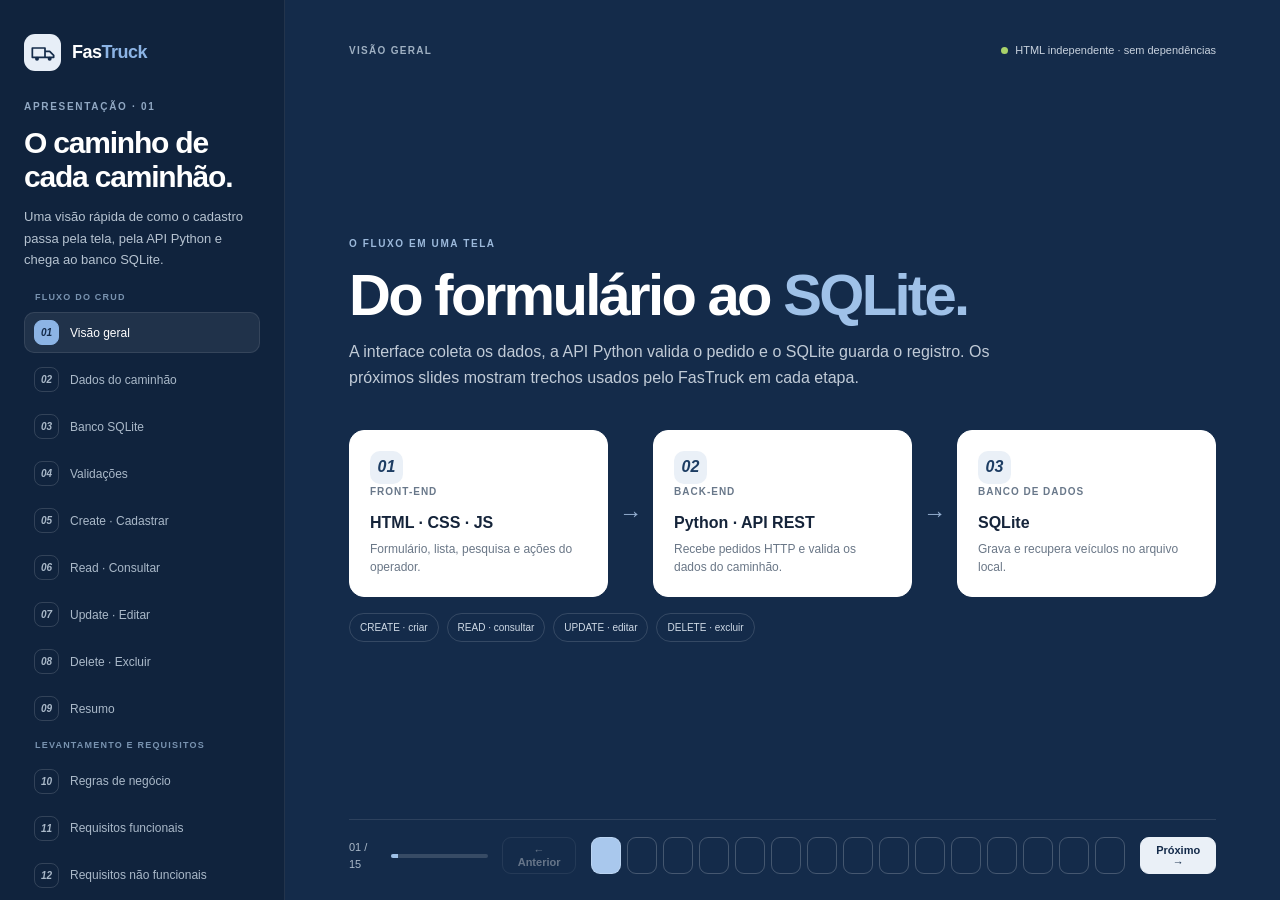
==== src/apresentacao/index.html @ 449bd150 "Ajustes a estrutura das pastas" ====
﻿<!doctype html>
<html lang="pt-BR">
<head>
  <meta charset="utf-8">
  <meta name="viewport" content="width=device-width, initial-scale=1">
  <meta name="theme-color" content="#142b4a">
  <title>FasTruck — Fluxo do CRUD</title>
  <style>
    :root{--navy:#142b4a;--navy2:#1d3d63;--blue:#8cb4e5;--ink:#15243a;--muted:#69788a;--line:#dce4ed;--paper:#fff;--bg:#f3f6fa;--green:#a9d26a;--red:#d8796c;--gold:#e5bb60}*{box-sizing:border-box}body{margin:0;background:var(--navy);color:white;font:15px/1.5 'Segoe UI',Arial,sans-serif;min-height:100vh}.shell{min-height:100vh;display:grid;grid-template-columns:285px 1fr}.side{padding:34px 24px;background:#10233d;display:flex;flex-direction:column;border-right:1px solid #ffffff14}.brand{font-size:18px;font-weight:800;letter-spacing:-.5px;display:flex;align-items:center;gap:11px}.mark{width:37px;height:37px;border-radius:11px;background:#e7eef7;color:var(--navy);display:grid;place-items:center}.mark svg{width:24px}.brand span:last-child span{color:var(--blue)}.kicker{margin-top:72px;color:#91a8c3;text-transform:uppercase;letter-spacing:1.7px;font-size:10px;font-weight:700}.side h1{font-size:30px;line-height:1.12;letter-spacing:-1.2px;margin:12px 0 13px}.side p{color:#b6c3d1;font-size:13px;margin:0;line-height:1.65}.step-nav{display:grid;gap:16px;margin-top:30px}.nav-group{display:grid;gap:6px}.nav-group-title{color:#7993b0;text-transform:uppercase;letter-spacing:1.2px;font-size:9px;font-weight:700;padding:0 11px 2px}.step-link{border:1px solid transparent;background:none;text-align:left;color:#aab9c9;padding:10px 11px;border-radius:10px;display:flex;align-items:center;gap:11px;cursor:pointer;font:inherit;font-size:12px;transition:.18s}.step-link:hover{background:#ffffff0b;color:white}.step-link.active{color:white;background:#ffffff12;border-color:#ffffff18}.step-num{width:25px;height:25px;border:1px solid #ffffff25;border-radius:8px;display:grid;place-items:center;font-size:10px;font-weight:700}.step-link.active .step-num{background:var(--blue);border-color:var(--blue);color:var(--navy)}.side-bottom{margin-top:auto;padding-top:24px;color:#8fa1b5;font-size:11px;line-height:1.6}.side-bottom b{color:#d7e1eb}.main{padding:42px clamp(24px,5vw,72px) 26px;display:flex;flex-direction:column;min-width:0}.topline{display:flex;justify-content:space-between;align-items:center;color:#9fb0c2;text-transform:uppercase;letter-spacing:1.3px;font-size:10px;font-weight:700}.live{color:#c8d2de;text-transform:none;letter-spacing:0;font-weight:500;font-size:11px}.live i{display:inline-block;width:7px;height:7px;border-radius:50%;background:var(--green);margin-right:7px}.slide-wrap{flex:1;display:grid;align-items:center;max-width:1020px;width:100%;margin:18px auto}.slide{display:none;animation:appear .3s ease}.slide.active{display:block}@keyframes appear{from{opacity:0;transform:translateY(8px)}to{opacity:1;transform:translateY(0)}}.slide-label{color:#9cb9db;text-transform:uppercase;letter-spacing:1.6px;font-size:10px;font-weight:700}.slide h2{font-size:clamp(34px,5vw,58px);line-height:1.02;letter-spacing:-2.7px;max-width:780px;margin:14px 0 15px}.slide h2 span{color:#9fc1e8}.lead{max-width:650px;color:#c1cbd7;font-size:16px;line-height:1.65;margin:0 0 27px}.flow{display:grid;grid-template-columns:1fr 45px 1fr 45px 1fr;align-items:stretch;margin-top:38px;max-width:880px}.flow.summary-flow{grid-template-columns:minmax(0,1fr) 26px minmax(0,1fr) 26px minmax(0,1fr) 26px minmax(0,1fr)}.flow-card{background:#fff;border:1px solid #ffffff;border-radius:15px;color:var(--ink);padding:20px;min-height:143px}.flow-card small{display:block;color:var(--muted);font-size:10px;text-transform:uppercase;letter-spacing:1px;font-weight:700}.flow-card b{display:block;font-size:16px;margin:12px 0 5px}.flow-card span{display:block;color:#6a7787;font-size:12px;line-height:1.5}.flow-icon{height:33px;width:33px;background:#eaf0f7;color:var(--navy2);border-radius:10px;display:grid;place-items:center;font-size:16px;font-weight:800}.arrow{display:grid;place-items:center;color:#94aed0;font-size:23px}.endpoint{margin-top:17px;background:#0e2038;border:1px solid #ffffff18;border-radius:10px;padding:11px 14px;color:#d8e3ef;font:12px Consolas,monospace;display:inline-flex;gap:12px;align-items:center}.method{color:#a8d37a;font-weight:700}.method.put{color:#eac66c}.method.delete{color:#ef9389}.method.get{color:#8fc0f2}.endpoint code{color:white}.content-grid{display:grid;grid-template-columns:minmax(0,1.3fr) minmax(235px,.7fr);gap:17px;max-width:920px;margin-top:29px}.visual{background:#fff;border-radius:16px;padding:22px;color:var(--ink)}.visual-head{display:flex;align-items:center;justify-content:space-between;border-bottom:1px solid var(--line);padding-bottom:13px;font-size:12px;font-weight:700}.visual-head em{font-style:normal;color:#738296;font-weight:500;font-size:10px}.mini-form{display:grid;grid-template-columns:1fr 1fr;gap:10px;margin-top:15px}.mini-field{height:47px;border:1px solid #e3e9ef;border-radius:8px;padding:7px 10px;color:#718095;font-size:9px}.mini-field b{display:block;color:#293a50;font-size:11px;margin-top:3px}.mini-field.full{grid-column:1/-1}.fake-button{display:inline-block;margin-top:13px;background:var(--navy);color:white;border-radius:8px;padding:9px 13px;font-size:10px;font-weight:700}.steps{border:1px solid #ffffff20;border-radius:15px;padding:21px;background:#ffffff08}.steps h3{font-size:13px;margin:0 0 14px}.steps ol{list-style:none;margin:0;padding:0;display:grid;gap:12px}.steps li{display:flex;gap:10px;color:#c0ccda;font-size:11px;line-height:1.45}.steps li i{font-style:normal;flex:0 0 21px;height:21px;border-radius:7px;background:#ffffff12;color:#c4d8ef;display:grid;place-items:center;font-size:9px;font-weight:700}.chips{display:flex;gap:8px;flex-wrap:wrap;margin-top:16px}.chip{border:1px solid #ffffff24;border-radius:30px;padding:6px 10px;color:#cfdae6;font-size:10px}.read-table{width:100%;border-collapse:collapse;margin-top:15px;font-size:10px}.db-table-scroll{overflow-x:auto;margin-top:14px}.read-table.db-preview{margin-top:0;min-width:610px}.read-table.db-preview th{white-space:nowrap}.read-table th{text-align:left;color:#7a899a;text-transform:uppercase;letter-spacing:.6px;font-size:8px;padding:8px 7px;border-bottom:1px solid var(--line)}.read-table td{padding:10px 7px;border-bottom:1px solid #eef1f5;color:#35465b}.read-table td:last-child{font-weight:700}.badge{border-radius:20px;padding:4px 7px;font-size:8px;font-weight:700;background:#eef5df;color:#668640}.badge.gold{background:#fff4dc;color:#a77d2a}.badge.gray{background:#edf0f3;color:#788696}.record{border:1px solid #e2e8ef;border-radius:10px;padding:13px;margin-top:16px;background:#fbfcfe}.record-top{display:flex;justify-content:space-between;color:#263a54;font-size:12px;font-weight:700}.record-top em{font-style:normal;color:#7c8ba0;font-size:9px;font-weight:500}.record p{margin:11px 0 0;padding-top:10px;border-top:1px solid #e7edf3;color:#758396;font-size:10px}.db-grid{display:grid;grid-template-columns:1fr 1fr;gap:7px;margin-top:15px}.db-cell{padding:8px;border-radius:7px;background:#f3f6f9;color:#718092;font:9px Consolas,monospace}.db-cell b{display:block;color:#30445d;margin-top:4px;font-size:10px}.result{display:flex;align-items:center;gap:10px;padding:12px;border-radius:10px;background:#eaf3df;color:#4e6c2e;font-size:11px;font-weight:600;margin-top:14px}.result.red{background:#fff0ed;color:#974b43}.result.blue{background:#eaf0f7;color:#2c527f}.result i{font-style:normal;font-size:16px}.bottom{display:flex;align-items:center;justify-content:space-between;gap:14px;border-top:1px solid #ffffff1b;padding-top:17px}.progress{display:flex;align-items:center;gap:10px;color:#aab9c9;font-size:11px;min-width:115px}.bar{height:4px;width:100px;background:#ffffff26;border-radius:4px;overflow:hidden}.bar i{display:block;height:100%;background:#9fc1e8;transition:width .25s}.controls{display:flex;align-items:center;gap:9px}.controls button{border:1px solid #ffffff35;background:transparent;color:white;border-radius:9px;height:37px;padding:0 14px;font:600 11px 'Segoe UI',Arial,sans-serif;cursor:pointer}.controls button:hover{background:#ffffff12}.controls button:disabled{opacity:.35;cursor:default}.controls .next{background:#eaf0f7;color:var(--navy);border-color:#eaf0f7}.controls .next:hover{background:#d7e5f4}.dots{display:flex;gap:6px;margin:0 6px}.dot{width:7px;height:7px;border:0;border-radius:9px;background:#ffffff43;padding:0;cursor:pointer}.dot.active{width:19px;background:#a9c8ed}.detail-table-wrap{max-height:min(52vh,520px);overflow:auto;background:#fff;border-radius:14px;padding:4px 18px;color:var(--ink);margin-top:22px}.detail-table{width:100%;border-collapse:collapse;font-size:11px}.detail-table th{position:sticky;top:0;background:#f3f6fa;text-align:left;padding:10px 8px;color:#728196;text-transform:uppercase;letter-spacing:.7px;font-size:8px;z-index:1}.detail-table td{padding:9px 8px;border-top:1px solid #e9eef3;color:#46586f;vertical-align:top}.detail-table td:first-child{font-weight:700;color:#1d3d63;white-space:nowrap}.info-grid{display:grid;grid-template-columns:1fr 1fr;gap:15px;margin-top:24px}.info-card{background:#fff;border-radius:15px;color:var(--ink);padding:19px}.info-card h3{font-size:12px;margin:0 0 10px}.info-card ul{margin:0;padding-left:17px;color:#617186;font-size:11px;line-height:1.8}.uc-grid{display:grid;grid-template-columns:repeat(2,minmax(0,1fr));gap:12px;margin-top:22px}.uc-card{background:#fff;border-radius:14px;padding:17px;color:var(--ink)}.uc-card h3{font-size:12px;margin:0 0 8px}.uc-card p{font-size:10px;color:#607187;margin:0;line-height:1.6}.uc-card p b{color:#294d77}@media(max-width:900px){.shell{grid-template-columns:220px 1fr}.side{padding:27px 17px}.side h1{font-size:25px}.main{padding:30px 24px 22px}.flow{grid-template-columns:1fr 28px 1fr 28px 1fr}.flow.summary-flow{grid-template-columns:repeat(2,minmax(0,1fr));gap:11px}.summary-flow .arrow{display:none}.flow-card{padding:15px}.content-grid{grid-template-columns:1fr}.steps{display:none}}@media(max-width:650px){.shell{display:block}.side{padding:20px 19px 14px;border-right:0;border-bottom:1px solid #ffffff18}.kicker{margin-top:18px}.side h1{font-size:23px;margin:7px 0}.side p{font-size:11px}.step-nav{display:flex;overflow:auto;margin-top:16px;padding-bottom:2px;gap:0}.nav-group{display:flex;flex:0 0 auto;gap:4px}.nav-group-title{display:none}.nav-group+.nav-group{border-left:1px solid #ffffff2b;padding-left:8px;margin-left:4px}.step-link{flex:0 0 auto;padding:7px 8px}.step-link span:last-child{display:none}.step-num{height:27px;width:27px}.side-bottom{display:none}.main{padding:21px 18px 17px;min-height:65vh}.topline{font-size:9px}.slide h2{font-size:39px;letter-spacing:-1.7px}.lead{font-size:14px}.flow{grid-template-columns:1fr;gap:7px;margin-top:22px}.arrow{height:15px;transform:rotate(90deg)}.flow-card{min-height:auto;padding:14px;display:grid;grid-template-columns:34px 1fr;column-gap:10px}.flow-icon{grid-row:span 2}.flow-card small,.flow-card b,.flow-card span{grid-column:2}.flow-card b{margin:1px 0 3px}.flow-card small{grid-row:1}.content-grid{margin-top:19px}.info-grid,.uc-grid{grid-template-columns:1fr}.info-card{padding:16px}.uc-card{padding:15px}.detail-table-wrap{max-height:none;padding:3px 12px}.detail-table{font-size:10px}.visual{padding:16px}.mini-form{grid-template-columns:1fr 1fr}.bottom{padding-top:13px}.progress{min-width:unset}.bar{width:54px}.controls button{height:34px;padding:0 10px}.dots{gap:5px;margin:0 2px}}
    .side{position:sticky;top:0;height:100vh;overflow-y:auto}.kicker{margin-top:28px}.step-nav{gap:10px;margin-top:20px}.step-link{padding:7px 9px}.example-panel{max-width:920px;margin-top:18px;border:1px solid #ffffff25;border-radius:14px;background:#0c1d33;overflow:hidden}.example-head{display:flex;justify-content:space-between;gap:12px;align-items:center;padding:10px 15px;border-bottom:1px solid #ffffff1b;color:#e3edfa;font-size:11px;font-weight:700}.example-head span:last-child{color:#9db2cb;font:10px Consolas,monospace;font-weight:400}.example-panel pre{margin:0;padding:14px 16px;color:#dce8f6;font:11px/1.55 Consolas,'Courier New',monospace;white-space:pre;overflow-x:auto}.example-note{color:#aabdd2;font-size:11px;line-height:1.5;margin:10px 0 0}.field-grid{display:grid;grid-template-columns:repeat(3,minmax(0,1fr));gap:10px;max-width:920px;margin-top:20px}.field-card{background:#fff;border-radius:12px;color:#263a54;padding:13px 15px}.field-card b{display:block;font-size:12px}.field-card span{display:block;color:#697c92;font-size:10px;margin-top:5px}.split-code{display:grid;grid-template-columns:1fr 1fr;gap:13px;max-width:920px}.split-code .example-panel{min-width:0}.split-code .example-panel pre{font-size:10px}.compact-slide h2{font-size:clamp(30px,4.1vw,46px)}.compact-slide .lead{margin-bottom:16px}@media(max-width:900px){.field-grid{grid-template-columns:repeat(2,minmax(0,1fr))}.split-code{grid-template-columns:1fr}}@media(max-width:650px){.side{position:static;height:auto;overflow:visible}.kicker{margin-top:18px}.step-nav{margin-top:16px}.field-grid{grid-template-columns:repeat(2,minmax(0,1fr));gap:7px}.field-card{padding:11px}.example-panel pre{font-size:10px}.example-head{padding:9px 12px}}
    @media(max-width:650px){.dots{display:none}}
  </style>
</head>
<body>
  <div class="shell">
    <aside class="side">
      <div class="brand"><span class="mark"><svg viewBox="0 0 36 27" fill="none"><path d="M2 6h19v14H2zM21 11h7l6 6v3H21z" stroke="currentColor" stroke-width="2.6" stroke-linejoin="round"/><circle cx="9" cy="22" r="3" fill="currentColor"/><circle cx="28" cy="22" r="3" fill="currentColor"/></svg></span><span>Fas<span>Truck</span></span></div>
      <div class="kicker">Apresentação · 01</div>
      <h1>O caminho de cada caminhão.</h1>
      <p>Uma visão rápida de como o cadastro passa pela tela, pela API Python e chega ao banco SQLite.</p>
      <nav class="step-nav" aria-label="Slides">
        <div class="nav-group">
          <div class="nav-group-title">Fluxo do CRUD</div>
          <button class="step-link active" data-slide="0"><i class="step-num">01</i><span>Visão geral</span></button>
          <button class="step-link" data-slide="1"><i class="step-num">02</i><span>Dados do caminhão</span></button>
          <button class="step-link" data-slide="2"><i class="step-num">03</i><span>Banco SQLite</span></button>
          <button class="step-link" data-slide="3"><i class="step-num">04</i><span>Validações</span></button>
          <button class="step-link" data-slide="4"><i class="step-num">05</i><span>Create · Cadastrar</span></button>
          <button class="step-link" data-slide="5"><i class="step-num">06</i><span>Read · Consultar</span></button>
          <button class="step-link" data-slide="6"><i class="step-num">07</i><span>Update · Editar</span></button>
          <button class="step-link" data-slide="7"><i class="step-num">08</i><span>Delete · Excluir</span></button>
          <button class="step-link" data-slide="8"><i class="step-num">09</i><span>Resumo</span></button>
        </div>
        <div class="nav-group">
          <div class="nav-group-title">Levantamento e requisitos</div>
          <button class="step-link" data-slide="9"><i class="step-num">10</i><span>Regras de negócio</span></button>
          <button class="step-link" data-slide="10"><i class="step-num">11</i><span>Requisitos funcionais</span></button>
          <button class="step-link" data-slide="11"><i class="step-num">12</i><span>Requisitos não funcionais</span></button>
          <button class="step-link" data-slide="12"><i class="step-num">13</i><span>Premissas e restrições</span></button>
          <button class="step-link" data-slide="13"><i class="step-num">14</i><span>Riscos</span></button>
          <button class="step-link" data-slide="14"><i class="step-num">15</i><span>Casos de uso</span></button>
        </div>
      </nav>
      <div class="side-bottom"><b>FasTruck · CRUD de veículos</b><br>Gestão de veículos FasTruck</div>
    </aside>
    <main class="main">
      <div class="topline"><span id="sectionLabel">Visão geral</span><span class="live"><i></i>HTML independente · sem dependências</span></div>
      <div class="slide-wrap">
        <section class="slide active" data-title="Visão geral">
          <div class="slide-label">O fluxo em uma tela</div><h2>Do formulário ao <span>SQLite.</span></h2>
          <p class="lead">A interface coleta os dados, a API Python valida o pedido e o SQLite guarda o registro. Os próximos slides mostram trechos usados pelo FasTruck em cada etapa.</p>
          <div class="flow">
            <article class="flow-card"><i class="flow-icon">01</i><small>Front-end</small><b>HTML · CSS · JS</b><span>Formulário, lista, pesquisa e ações do operador.</span></article><div class="arrow">→</div>
            <article class="flow-card"><i class="flow-icon">02</i><small>Back-end</small><b>Python · API REST</b><span>Recebe pedidos HTTP e valida os dados do caminhão.</span></article><div class="arrow">→</div>
            <article class="flow-card"><i class="flow-icon">03</i><small>Banco de dados</small><b>SQLite</b><span>Grava e recupera veículos no arquivo local.</span></article>
          </div>
          <div class="chips"><span class="chip">CREATE · criar</span><span class="chip">READ · consultar</span><span class="chip">UPDATE · editar</span><span class="chip">DELETE · excluir</span></div>
        </section>
        <section class="slide compact-slide" data-title="Dados do caminhão">
          <div class="slide-label">Dados enviados pelo formulário</div><h2>O que vai em <span>cada cadastro</span></h2>
          <p class="lead">O formulário reúne os dados do caminhão e o JavaScript prepara os valores antes de enviar o JSON à API.</p>
          <div class="field-grid">
            <div class="field-card"><b>Identificação</b><span>Placa, marca, modelo e ano</span></div>
            <div class="field-card"><b>Características</b><span>Cor, carroceria, tração e combustível</span></div>
            <div class="field-card"><b>Condição</b><span>Quilometragem e status</span></div>
            <div class="field-card"><b>Anúncio</b><span>Preço em reais</span></div>
            <div class="field-card"><b>Personalização</b><span>Sim ou não, com observações</span></div>
            <div class="field-card"><b>Identificador</b><span>ID gerado pelo servidor ao cadastrar</span></div>
          </div>
          <div class="example-panel"><div class="example-head"><span>Preparação dos dados</span><span>src/frontend/app.js</span></div><pre><code>const data = Object.fromEntries(new FormData(form).entries());
data.plate = formatPlate(data.plate);
data.price = Number(data.price);
data.km = Number(data.km || 0);</code></pre></div>
        </section>
        <section class="slide compact-slide" data-title="Banco SQLite">
          <div class="slide-label">Persistência dos veículos</div><h2>Uma tabela no <span>SQLite</span></h2>
          <p class="lead">A API cria a tabela <code>vehicles</code> no arquivo <code>data/fasttruck.db</code>. Cada cadastro ocupa uma linha.</p>
          <div class="example-panel"><div class="example-head"><span>Colunas e restrições da tabela</span><span>sql/schema.sql</span></div><pre><code>CREATE TABLE IF NOT EXISTS vehicles (
    id TEXT PRIMARY KEY,
    plate TEXT NOT NULL UNIQUE,
    brand TEXT NOT NULL,
    model TEXT NOT NULL,
    year TEXT NOT NULL,
    color TEXT NOT NULL,
    body TEXT NOT NULL DEFAULT '',
    axles TEXT NOT NULL DEFAULT '',
    fuel TEXT NOT NULL DEFAULT '',
    km INTEGER NOT NULL DEFAULT 0 CHECK (km &gt;= 0),
    price REAL NOT NULL CHECK (price &gt;= 0),
    customized TEXT NOT NULL DEFAULT 'sim' CHECK (customized IN ('sim', 'nao')),
    notes TEXT NOT NULL DEFAULT '',
    status TEXT NOT NULL CHECK (status IN ('Disponível', 'Reservado', 'Vendido'))
)</code></pre></div>
          <p class="example-note">A placa é única. O banco rejeita preço e quilometragem negativos e limita os valores de status.</p>
        </section>
        <section class="slide compact-slide" data-title="Validações">
          <div class="slide-label">Regras antes de gravar</div><h2>A API confere <span>os dados</span></h2>
          <p class="lead">O Python normaliza a placa, exige campos essenciais e rejeita valores inválidos antes do INSERT ou UPDATE.</p>
          <div class="split-code">
            <div class="example-panel"><div class="example-head"><span>Placa</span><span>src/backend/app.py · normalize_plate()</span></div><pre><code>plate = re.sub(r"[^A-Z0-9]", "", str(value or "").upper())
if not PLATE_PATTERN.fullmatch(plate):
    raise ValueError("Informe uma placa válida no padrão antigo ou Mercosul.")
return f"{plate[:3]}-{plate[3:]}"</code></pre></div>
            <div class="example-panel"><div class="example-head"><span>Preço e quilometragem</span><span>src/backend/app.py · validate_vehicle()</span></div><pre><code>price = float(payload.get("price", ""))
km = int(payload.get("km") or 0)
if not math.isfinite(price) or price &lt; 0 or km &lt; 0:
    raise ValueError("Valor e quilometragem devem ser iguais ou maiores que zero.")</code></pre></div>
          </div>
          <p class="example-note">Os trechos mostram as condições principais. A função também valida status, campos obrigatórios e personalização.</p>
        </section>
        <section class="slide" data-title="Create · Cadastrar">
          <div class="slide-label">01 / Create</div><h2>Um novo caminhão <span>entra no estoque.</span></h2>
          <p class="lead">O operador preenche os dados. A API verifica os campos obrigatórios, o formato da placa e se ela já existe antes de salvar.</p>
          <div class="endpoint"><span class="method">POST</span><code>/api/vehicles</code><span>→</span><span>201 Criado</span></div>
          <div class="content-grid"><div class="visual"><div class="visual-head"><span>Novo caminhão</span><em>Exemplo do formulário</em></div><div class="mini-form"><div class="mini-field">Placa *<b>FTK-1A26</b></div><div class="mini-field">Status *<b>Disponível</b></div><div class="mini-field">Marca *<b>Iveco</b></div><div class="mini-field">Modelo *<b>S-Way 480</b></div><div class="mini-field">Ano fab. / modelo *<b>2022 / 2023</b></div><div class="mini-field">Valor anunciado *<b>R$ 625.000</b></div><div class="mini-field full">Personalizações<b>Defletor de ar · rodas de alumínio</b></div></div><span class="fake-button">Cadastrar caminhão →</span></div>
            <aside class="steps"><h3>O que acontece?</h3><ol><li><i>1</i>O navegador envia JSON para a API.</li><li><i>2</i>Python valida e normaliza a placa.</li><li><i>3</i>SQLite grava o veículo com um ID.</li><li><i>4</i>A lista e os indicadores são atualizados.</li></ol></aside></div>
          <div class="example-panel"><div class="example-head"><span>Gravação do cadastro</span><span>src/backend/app.py · do_POST()</span></div><pre><code>vehicle = validate_vehicle(self.read_json())
vehicle["id"] = str(uuid.uuid4())
with connect_db() as conn:
    conn.execute("""INSERT INTO vehicles
        (id, plate, brand, model, year, color, body, axles, fuel, km,
         price, customized, notes, status)
        VALUES (:id, :plate, :brand, :model, :year, :color, :body,
                :axles, :fuel, :km, :price, :customized, :notes, :status)""", vehicle)</code></pre></div>
        </section>
        <section class="slide" data-title="Read · Consultar">
          <div class="slide-label">02 / Read</div><h2>O estoque fica <span>visível e pesquisável.</span></h2>
          <p class="lead">Ao abrir a tela, o navegador pede a lista ao servidor. A busca e o filtro ajudam a localizar caminhões; os indicadores resumem o estoque inteiro.</p>
          <div class="endpoint"><span class="method get">GET</span><code>/api/vehicles</code><span>→</span><span>200 OK · lista JSON</span></div>
          <div class="content-grid"><div class="visual"><div class="visual-head"><span>Caminhões cadastrados</span><em>Exemplo da lista</em></div><table class="read-table"><thead><tr><th>Veículo</th><th>Placa</th><th>Status</th><th>Valor</th></tr></thead><tbody><tr><td>Volvo FH 540</td><td>RTA-4C27</td><td><span class="badge">Disponível</span></td><td>R$ 689.900</td></tr><tr><td>Scania R 450</td><td>BZX-8H41</td><td><span class="badge gold">Reservado</span></td><td>R$ 572.000</td></tr><tr><td>Mercedes Actros 2651</td><td>GKM-2D96</td><td><span class="badge">Disponível</span></td><td>R$ 745.000</td></tr></tbody></table></div>
            <aside class="steps"><h3>O painel resume</h3><ol><li><i>↗</i>Total de veículos cadastrados</li><li><i>✓</i>Quantos estão disponíveis</li><li><i>✦</i>Quantos têm personalização</li><li><i>R$</i>Soma dos valores anunciados</li></ol><div class="chips"><span class="chip">Busca por placa</span><span class="chip">Filtro por status</span></div></aside></div>
          <div class="example-panel"><div class="example-head"><span>Consulta do estoque</span><span>src/backend/app.py · do_GET()</span></div><pre><code>vehicles = [dict(row) for row in conn.execute(
    "SELECT * FROM vehicles ORDER BY rowid DESC"
)]
self.send_json(200, vehicles)</code></pre></div>
        </section>
        <section class="slide" data-title="Update · Editar">
          <div class="slide-label">03 / Update</div><h2>Editar mantém o <span>mesmo caminhão.</span></h2>
          <p class="lead">A ação de editar carrega o registro no formulário. Ao salvar, a API valida novamente os dados e atualiza a linha existente, preservando seu identificador.</p>
          <div class="endpoint"><span class="method put">PUT</span><code>/api/vehicles/{id}</code><span>→</span><span>200 Atualizado</span></div>
          <div class="content-grid"><div class="visual"><div class="visual-head"><span>Editar caminhão · Iveco S-Way</span><em>ID preservado</em></div><div class="record"><div class="record-top"><span>HJK-5A14 <em>antes</em></span><span>R$ 625.000</span></div><p>Modelo: S-Way 480 · Personalização: defletor + rodas</p></div><div style="text-align:center;color:#8a9bb0;padding:3px">↓ alterar e salvar</div><div class="record"><div class="record-top"><span>HJK-5A14 <em>depois</em></span><span>R$ 639.000</span></div><p>Modelo: S-Way 480 · Personalização: defletor + rodas + cabine premium</p></div></div>
            <aside class="steps"><h3>Regras na edição</h3><ol><li><i>1</i>O formulário carrega os valores atuais.</li><li><i>2</i>O operador altera preço ou características.</li><li><i>3</i>A placa continua única entre os veículos.</li><li><i>4</i>A lista reflete os dados atualizados.</li></ol></aside></div>
          <div class="example-panel"><div class="example-head"><span>Atualização da mesma linha</span><span>src/backend/app.py · do_PUT()</span></div><pre><code>vehicle = validate_vehicle(self.read_json())
vehicle["id"] = vehicle_id
cursor = conn.execute(
    """UPDATE vehicles SET
    plate=:plate, brand=:brand, model=:model, year=:year,
    color=:color, body=:body, axles=:axles, fuel=:fuel,
    km=:km, price=:price, customized=:customized, notes=:notes,
    status=:status WHERE id=:id""", vehicle)</code></pre></div>
        </section>
        <section class="slide" data-title="Delete · Excluir">
          <div class="slide-label">04 / Delete</div><h2>Excluir pede <span>confirmação.</span></h2>
          <p class="lead">O operador escolhe excluir, confirma a ação e a API remove o registro. Se cancelar, o caminhão permanece no estoque.</p>
          <div class="endpoint"><span class="method delete">DELETE</span><code>/api/vehicles/{id}</code><span>→</span><span>200 Removido</span></div>
          <div class="content-grid"><div class="visual"><div class="visual-head"><span>Confirmação de exclusão</span><em>Proteção contra clique acidental</em></div><div class="record"><div class="record-top"><span>Excluir Volvo VM 330?</span><em>MNO-7D82</em></div><p>O caminhão será removido do banco SQLite local.</p><div style="display:flex;gap:8px;justify-content:flex-end;margin-top:14px"><span class="fake-button" style="margin:0;background:#f0f3f7;color:#52647a">Manter veículo</span><span class="fake-button" style="margin:0;background:#b45b52">Excluir</span></div></div></div>
            <aside class="steps"><h3>Depois da confirmação</h3><ol><li><i>1</i>Python apaga pelo ID do registro.</li><li><i>2</i>A lista remove o caminhão.</li><li><i>3</i>Os totais do painel são recalculados.</li><li><i>×</i>Cancelar fecha sem mudar o banco.</li></ol></aside></div>
          <div class="example-panel"><div class="example-head"><span>Exclusão após confirmar na tela</span><span>src/backend/app.py · do_DELETE()</span></div><pre><code>with connect_db() as conn:
    cursor = conn.execute("DELETE FROM vehicles WHERE id = ?", (vehicle_id,))
if cursor.rowcount == 0:
    self.send_json(404, {"error": "Caminhão não encontrado."})
    return
self.send_json(200, {"message": "Caminhão removido."})</code></pre></div>
        </section>
        <section class="slide" data-title="Resumo">
          <div class="slide-label">Resumo do percurso</div><h2>Quatro ações. <span>Um estoque organizado.</span></h2>
          <p class="lead">O CRUD cobre o ciclo básico de vida do cadastro de um veículo, com validação no servidor e persistência local em SQLite.</p>
          <div class="flow summary-flow"><article class="flow-card"><i class="flow-icon" style="background:#eaf3df;color:#55782d">C</i><small>Create</small><b>Cadastrar</b><span>POST cria um veículo.</span></article><div class="arrow">→</div><article class="flow-card"><i class="flow-icon" style="background:#eaf0f7;color:#315b88">R</i><small>Read</small><b>Consultar</b><span>GET apresenta o estoque.</span></article><div class="arrow">→</div><article class="flow-card"><i class="flow-icon" style="background:#fff4dc;color:#987126">U</i><small>Update</small><b>Editar</b><span>PUT altera os dados.</span></article><div class="arrow">→</div><article class="flow-card"><i class="flow-icon" style="background:#fff0ed;color:#a34e45">D</i><small>Delete</small><b>Excluir</b><span>DELETE remove o veículo.</span></article></div>
          <div class="content-grid"><div class="visual"><div class="visual-head"><span>Tabela vehicles</span><em>Alguns registros do SQLite</em></div><div class="db-table-scroll"><table class="read-table db-preview"><thead><tr><th>Placa</th><th>Marca / modelo</th><th>Ano</th><th>Status</th><th>Preço</th></tr></thead><tbody><tr><td>RTA-4C27</td><td>Volvo FH 540</td><td>2022 / 2023</td><td><span class="badge">Disponível</span></td><td>R$ 689.900</td></tr><tr><td>BZX-8H41</td><td>Scania R 450</td><td>2021 / 2022</td><td><span class="badge gold">Reservado</span></td><td>R$ 572.000</td></tr><tr><td>HJK-5A14</td><td>Iveco S-Way 480</td><td>2022 / 2023</td><td><span class="badge">Disponível</span></td><td>R$ 625.000</td></tr></tbody></table></div></div><aside class="steps"><h3>Operações disponíveis</h3><ol><li><i>1</i>Abra o painel e cadastre um caminhão.</li><li><i>2</i>Pesquise e filtre os veículos.</li><li><i>3</i>Edite uma personalização.</li><li><i>4</i>Exclua com confirmação.</li></ol></aside></div>
        </section>
        <section class="slide" data-title="Regras de negócio">
          <div class="slide-label">Regras de negócio · como o cadastro se comporta</div><h2>Dados confiáveis <span>desde a entrada.</span></h2>
          <p class="lead">As regras centrais são aplicadas pela API Python antes de gravar ou alterar um caminhão.</p>
          <div class="detail-table-wrap"><table class="detail-table"><thead><tr><th>ID</th><th>Regra</th></tr></thead><tbody>
            <tr><td>RN01</td><td>Placa obrigatória nos padrões antigo ou Mercosul; letras são convertidas para maiúsculas.</td></tr>
            <tr><td>RN02</td><td>Placa única no banco, normalizada sem espaços ou hífen para comparação.</td></tr>
            <tr><td>RN03</td><td>Marca, modelo, ano, cor, status e valor anunciado são obrigatórios.</td></tr>
            <tr><td>RN04</td><td>Status permitido: Disponível, Reservado ou Vendido.</td></tr>
            <tr><td>RN05</td><td>Quilometragem e valor não podem ser negativos.</td></tr>
            <tr><td>RN06</td><td>Personalização é “sim” ou “não”; observações são opcionais.</td></tr>
            <tr><td>RN07</td><td>Editar mantém o ID e revalida os dados e a unicidade da placa.</td></tr>
            <tr><td>RN08</td><td>Excluir só acontece depois da confirmação na interface.</td></tr>
            <tr><td>RN09</td><td>O indicador de valor soma todos os veículos, qualquer que seja o status.</td></tr>
            <tr><td>RN10</td><td>Os dados de exemplo são inseridos uma vez; excluí-los não os recria.</td></tr>
          </tbody></table></div>
        </section>
        <section class="slide" data-title="Requisitos funcionais">
          <div class="slide-label">Requisitos · o que o sistema faz</div><h2>Funcionalidades do <span>módulo.</span></h2>
          <p class="lead">Os requisitos funcionais descrevem as ações disponíveis para o operador e o que a API oferece ao front-end.</p>
          <div class="detail-table-wrap"><table class="detail-table"><thead><tr><th>ID</th><th>Requisito funcional</th></tr></thead><tbody>
            <tr><td>RF01</td><td>Cadastrar veículo com placa, marca, modelo, ano, cor, status e preço.</td></tr>
            <tr><td>RF02</td><td>Registrar carroceria, tração, combustível, quilometragem e personalização.</td></tr>
            <tr><td>RF03</td><td>Listar veículos com seus principais dados e status.</td></tr>
            <tr><td>RF04</td><td>Editar os dados de um veículo existente.</td></tr>
            <tr><td>RF05</td><td>Confirmar antes de excluir um caminhão.</td></tr>
            <tr><td>RF06</td><td>Pesquisar por placa, marca ou modelo e filtrar pelo status.</td></tr>
            <tr><td>RF07</td><td>Mostrar total, disponíveis, personalizados e valor anunciado somado.</td></tr>
            <tr><td>RF08</td><td>Persistir e recuperar cadastros no banco SQLite pela API Python.</td></tr>
            <tr><td>RF09</td><td>Exibir mensagens de sucesso ou erro nas operações do CRUD.</td></tr>
            <tr><td>RF10</td><td>Oferecer endpoints HTTP para listar, criar, atualizar e excluir veículos.</td></tr>
          </tbody></table></div>
        </section>
        <section class="slide" data-title="Requisitos não funcionais">
          <div class="slide-label">Requisitos · como o sistema deve funcionar</div><h2>Qualidade e <span>limites técnicos.</span></h2>
          <p class="lead">Os requisitos não funcionais orientam a experiência, a persistência e a forma de execução local.</p>
          <div class="detail-table-wrap"><table class="detail-table"><thead><tr><th>ID</th><th>Requisito não funcional</th></tr></thead><tbody>
            <tr><td>RNF01</td><td>Interface responsiva, utilizável em desktop e telas estreitas.</td></tr>
            <tr><td>RNF02</td><td>Campos rotulados, foco visível e mensagens acessíveis.</td></tr>
            <tr><td>RNF03</td><td>Texto do usuário escapado antes de aparecer na lista.</td></tr>
            <tr><td>RNF04</td><td>Back-end usa a biblioteca padrão do Python, sem dependências externas.</td></tr>
            <tr><td>RNF05</td><td>SQLite preserva os dados entre reinicializações; backup é manual.</td></tr>
            <tr><td>RNF06</td><td>Validações importantes ocorrem no servidor, além do navegador.</td></tr>
            <tr><td>RNF07</td><td>Interface e API são servidas na mesma origem local, porta 8000.</td></tr>
          </tbody></table></div>
        </section>
        <section class="slide" data-title="Premissas e restrições">
          <div class="slide-label">Contexto de uso</div><h2>O que assumimos <span>e o que fica fora.</span></h2>
          <p class="lead">O módulo FasTruck permite cadastrar e gerenciar veículos, com dados persistidos no banco SQLite.</p>
          <div class="info-grid">
            <article class="info-card"><h3>Premissas</h3><ul><li>Uma pessoa usa o sistema no computador local.</li><li>O painel é aberto pelo servidor Python, não como arquivo HTML.</li><li>O banco é `data/fasttruck.db`.</li><li>O banco contém 13 registros iniciais, que podem ser editados ou excluídos.</li><li>Personalizações são declaradas pelo operador, sem verificação externa.</li></ul></article>
            <article class="info-card"><h3>Restrições</h3><ul><li>Sem login, perfis ou controle de acesso.</li><li>Sem backup automático ou sincronização entre dispositivos.</li><li>Sem consulta oficial de placa ou documentação.</li><li>Sem fotos, catálogo público, carrinho ou pagamentos.</li><li>Servidor de desenvolvimento local; não configurado para produção.</li></ul></article>
          </div>
        </section>
        <section class="slide" data-title="Riscos">
          <div class="slide-label">Riscos e respostas</div><h2>Conhecer os limites <span>do módulo.</span></h2>
          <p class="lead">Cada risco tem uma resposta dentro do escopo atual ou um limite claramente comunicado.</p>
          <div class="detail-table-wrap"><table class="detail-table"><thead><tr><th>Risco</th><th>Resposta nesta etapa</th></tr></thead><tbody>
            <tr><td>Perder ou danificar o arquivo SQLite</td><td>Fazer cópias periódicas de `data/fasttruck.db`; não há backup automático.</td></tr>
            <tr><td>Placa repetida com escrita diferente</td><td>Normalizar e validar a placa; banco também impede duplicidade.</td></tr>
            <tr><td>Servidor parado ou banco indisponível</td><td>Interface informa falha de conexão e orienta a iniciar o Python.</td></tr>
            <tr><td>Características ou personalização incorretas</td><td>Informações são declaradas pelo operador e não verificadas.</td></tr>
            <tr><td>Expor o servidor local na rede</td><td>Executar em `127.0.0.1`; o servidor está configurado para uso local.</td></tr>
          </tbody></table></div>
        </section>
        <section class="slide" data-title="Casos de uso">
          <div class="slide-label">Casos de uso · operador do estoque</div><h2>Quatro jornadas <span>do cadastro.</span></h2>
          <p class="lead">Os casos de uso descrevem o objetivo do operador, o caminho principal e as respostas a situações comuns.</p>
          <div class="uc-grid">
            <article class="uc-card"><h3>UC01 · Cadastrar caminhão</h3><p><b>Pré:</b> servidor iniciado e banco acessível.<br><b>Fluxo:</b> preencher dados → enviar → API valida → SQLite grava → lista e indicadores atualizam.<br><b>Alternativas:</b> placa inválida ou repetida e falha de gravação mostram erro.</p></article>
            <article class="uc-card"><h3>UC02 · Consultar estoque</h3><p><b>Fluxo:</b> abrir painel → carregar lista do banco → pesquisar placa, marca ou modelo → filtrar status.<br><b>Resultado:</b> lista filtrada; indicadores continuam mostrando o total do estoque.</p></article>
            <article class="uc-card"><h3>UC03 · Editar caminhão</h3><p><b>Pré:</b> veículo cadastrado.<br><b>Fluxo:</b> abrir edição → alterar campos → revalidar → atualizar a mesma linha e atualizar a tela.<br><b>Alternativa:</b> duplicidade de placa ou erro de conexão não confirma a edição.</p></article>
            <article class="uc-card"><h3>UC04 · Excluir caminhão</h3><p><b>Pré:</b> veículo cadastrado.<br><b>Fluxo:</b> solicitar exclusão → confirmar → API remove do SQLite → lista e indicadores atualizam.<br><b>Alternativa:</b> cancelar, clicar fora ou pressionar Esc mantém o registro.</p></article>
          </div>
        </section>
        
      </div>
      <footer class="bottom"><div class="progress"><span id="pageCount">01 / 15</span><span class="bar"><i id="progressBar" style="width:6.67%"></i></span></div><div class="controls"><button id="previous" disabled>← Anterior</button><div class="dots" id="dots" aria-label="Ir para slide"></div><button class="next" id="next">Próximo →</button></div></footer>
    </main>
  </div>
  <script>
    (()=>{const slides=[...document.querySelectorAll('.slide')],links=[...document.querySelectorAll('.step-link')],dots=document.getElementById('dots');let current=0;slides.forEach((_,i)=>{const b=document.createElement('button');b.className='dot'+(i===0?' active':'');b.setAttribute('aria-label',`Ir para slide ${i+1}`);b.addEventListener('click',()=>show(i));dots.appendChild(b)});const dotButtons=[...dots.children];function show(index){current=Math.max(0,Math.min(slides.length-1,index));slides.forEach((s,i)=>s.classList.toggle('active',i===current));links.forEach((b,i)=>b.classList.toggle('active',i===current));dotButtons.forEach((b,i)=>b.classList.toggle('active',i===current));document.getElementById('sectionLabel').textContent=slides[current].dataset.title;document.getElementById('pageCount').textContent=`${String(current+1).padStart(2,'0')} / ${String(slides.length).padStart(2,'0')}`;document.getElementById('progressBar').style.width=`${((current+1)/slides.length)*100}%`;document.getElementById('previous').disabled=current===0;document.getElementById('next').disabled=current===slides.length-1;document.getElementById('next').textContent=current===slides.length-1?'Fim':'Próximo →'}links.forEach((b)=>b.addEventListener('click',()=>show(Number(b.dataset.slide))));document.getElementById('previous').addEventListener('click',()=>show(current-1));document.getElementById('next').addEventListener('click',()=>show(current+1));document.addEventListener('keydown',(e)=>{if(['ArrowRight','PageDown',' '].includes(e.key)){e.preventDefault();show(current+1)}if(['ArrowLeft','PageUp'].includes(e.key)){e.preventDefault();show(current-1)}});})();
  </script>
</body>
</html>
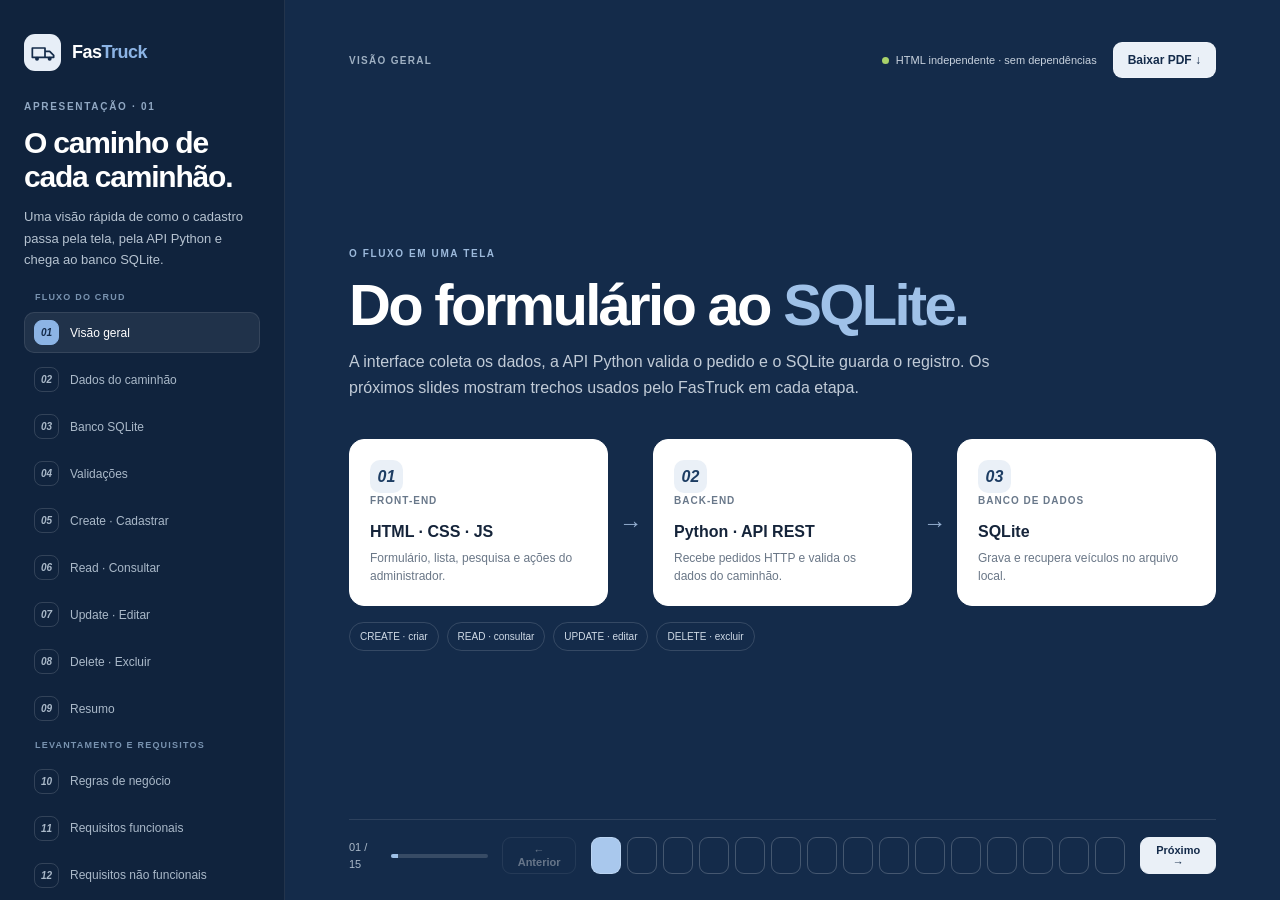
==== commit 680fd74e: "Implementa loja e atualiza documentação do FasTruck" ====
--- a/src/apresentacao/index.html
+++ b/src/apresentacao/index.html
@@ -1,4 +1,4 @@
-﻿<!doctype html>
+<!doctype html>
 <html lang="pt-BR">
 <head>
   <meta charset="utf-8">
@@ -9,6 +9,42 @@
     :root{--navy:#142b4a;--navy2:#1d3d63;--blue:#8cb4e5;--ink:#15243a;--muted:#69788a;--line:#dce4ed;--paper:#fff;--bg:#f3f6fa;--green:#a9d26a;--red:#d8796c;--gold:#e5bb60}*{box-sizing:border-box}body{margin:0;background:var(--navy);color:white;font:15px/1.5 'Segoe UI',Arial,sans-serif;min-height:100vh}.shell{min-height:100vh;display:grid;grid-template-columns:285px 1fr}.side{padding:34px 24px;background:#10233d;display:flex;flex-direction:column;border-right:1px solid #ffffff14}.brand{font-size:18px;font-weight:800;letter-spacing:-.5px;display:flex;align-items:center;gap:11px}.mark{width:37px;height:37px;border-radius:11px;background:#e7eef7;color:var(--navy);display:grid;place-items:center}.mark svg{width:24px}.brand span:last-child span{color:var(--blue)}.kicker{margin-top:72px;color:#91a8c3;text-transform:uppercase;letter-spacing:1.7px;font-size:10px;font-weight:700}.side h1{font-size:30px;line-height:1.12;letter-spacing:-1.2px;margin:12px 0 13px}.side p{color:#b6c3d1;font-size:13px;margin:0;line-height:1.65}.step-nav{display:grid;gap:16px;margin-top:30px}.nav-group{display:grid;gap:6px}.nav-group-title{color:#7993b0;text-transform:uppercase;letter-spacing:1.2px;font-size:9px;font-weight:700;padding:0 11px 2px}.step-link{border:1px solid transparent;background:none;text-align:left;color:#aab9c9;padding:10px 11px;border-radius:10px;display:flex;align-items:center;gap:11px;cursor:pointer;font:inherit;font-size:12px;transition:.18s}.step-link:hover{background:#ffffff0b;color:white}.step-link.active{color:white;background:#ffffff12;border-color:#ffffff18}.step-num{width:25px;height:25px;border:1px solid #ffffff25;border-radius:8px;display:grid;place-items:center;font-size:10px;font-weight:700}.step-link.active .step-num{background:var(--blue);border-color:var(--blue);color:var(--navy)}.side-bottom{margin-top:auto;padding-top:24px;color:#8fa1b5;font-size:11px;line-height:1.6}.side-bottom b{color:#d7e1eb}.main{padding:42px clamp(24px,5vw,72px) 26px;display:flex;flex-direction:column;min-width:0}.topline{display:flex;justify-content:space-between;align-items:center;color:#9fb0c2;text-transform:uppercase;letter-spacing:1.3px;font-size:10px;font-weight:700}.live{color:#c8d2de;text-transform:none;letter-spacing:0;font-weight:500;font-size:11px}.live i{display:inline-block;width:7px;height:7px;border-radius:50%;background:var(--green);margin-right:7px}.slide-wrap{flex:1;display:grid;align-items:center;max-width:1020px;width:100%;margin:18px auto}.slide{display:none;animation:appear .3s ease}.slide.active{display:block}@keyframes appear{from{opacity:0;transform:translateY(8px)}to{opacity:1;transform:translateY(0)}}.slide-label{color:#9cb9db;text-transform:uppercase;letter-spacing:1.6px;font-size:10px;font-weight:700}.slide h2{font-size:clamp(34px,5vw,58px);line-height:1.02;letter-spacing:-2.7px;max-width:780px;margin:14px 0 15px}.slide h2 span{color:#9fc1e8}.lead{max-width:650px;color:#c1cbd7;font-size:16px;line-height:1.65;margin:0 0 27px}.flow{display:grid;grid-template-columns:1fr 45px 1fr 45px 1fr;align-items:stretch;margin-top:38px;max-width:880px}.flow.summary-flow{grid-template-columns:minmax(0,1fr) 26px minmax(0,1fr) 26px minmax(0,1fr) 26px minmax(0,1fr)}.flow-card{background:#fff;border:1px solid #ffffff;border-radius:15px;color:var(--ink);padding:20px;min-height:143px}.flow-card small{display:block;color:var(--muted);font-size:10px;text-transform:uppercase;letter-spacing:1px;font-weight:700}.flow-card b{display:block;font-size:16px;margin:12px 0 5px}.flow-card span{display:block;color:#6a7787;font-size:12px;line-height:1.5}.flow-icon{height:33px;width:33px;background:#eaf0f7;color:var(--navy2);border-radius:10px;display:grid;place-items:center;font-size:16px;font-weight:800}.arrow{display:grid;place-items:center;color:#94aed0;font-size:23px}.endpoint{margin-top:17px;background:#0e2038;border:1px solid #ffffff18;border-radius:10px;padding:11px 14px;color:#d8e3ef;font:12px Consolas,monospace;display:inline-flex;gap:12px;align-items:center}.method{color:#a8d37a;font-weight:700}.method.put{color:#eac66c}.method.delete{color:#ef9389}.method.get{color:#8fc0f2}.endpoint code{color:white}.content-grid{display:grid;grid-template-columns:minmax(0,1.3fr) minmax(235px,.7fr);gap:17px;max-width:920px;margin-top:29px}.visual{background:#fff;border-radius:16px;padding:22px;color:var(--ink)}.visual-head{display:flex;align-items:center;justify-content:space-between;border-bottom:1px solid var(--line);padding-bottom:13px;font-size:12px;font-weight:700}.visual-head em{font-style:normal;color:#738296;font-weight:500;font-size:10px}.mini-form{display:grid;grid-template-columns:1fr 1fr;gap:10px;margin-top:15px}.mini-field{height:47px;border:1px solid #e3e9ef;border-radius:8px;padding:7px 10px;color:#718095;font-size:9px}.mini-field b{display:block;color:#293a50;font-size:11px;margin-top:3px}.mini-field.full{grid-column:1/-1}.fake-button{display:inline-block;margin-top:13px;background:var(--navy);color:white;border-radius:8px;padding:9px 13px;font-size:10px;font-weight:700}.steps{border:1px solid #ffffff20;border-radius:15px;padding:21px;background:#ffffff08}.steps h3{font-size:13px;margin:0 0 14px}.steps ol{list-style:none;margin:0;padding:0;display:grid;gap:12px}.steps li{display:flex;gap:10px;color:#c0ccda;font-size:11px;line-height:1.45}.steps li i{font-style:normal;flex:0 0 21px;height:21px;border-radius:7px;background:#ffffff12;color:#c4d8ef;display:grid;place-items:center;font-size:9px;font-weight:700}.chips{display:flex;gap:8px;flex-wrap:wrap;margin-top:16px}.chip{border:1px solid #ffffff24;border-radius:30px;padding:6px 10px;color:#cfdae6;font-size:10px}.read-table{width:100%;border-collapse:collapse;margin-top:15px;font-size:10px}.db-table-scroll{overflow-x:auto;margin-top:14px}.read-table.db-preview{margin-top:0;min-width:610px}.read-table.db-preview th{white-space:nowrap}.read-table th{text-align:left;color:#7a899a;text-transform:uppercase;letter-spacing:.6px;font-size:8px;padding:8px 7px;border-bottom:1px solid var(--line)}.read-table td{padding:10px 7px;border-bottom:1px solid #eef1f5;color:#35465b}.read-table td:last-child{font-weight:700}.badge{border-radius:20px;padding:4px 7px;font-size:8px;font-weight:700;background:#eef5df;color:#668640}.badge.gold{background:#fff4dc;color:#a77d2a}.badge.gray{background:#edf0f3;color:#788696}.record{border:1px solid #e2e8ef;border-radius:10px;padding:13px;margin-top:16px;background:#fbfcfe}.record-top{display:flex;justify-content:space-between;color:#263a54;font-size:12px;font-weight:700}.record-top em{font-style:normal;color:#7c8ba0;font-size:9px;font-weight:500}.record p{margin:11px 0 0;padding-top:10px;border-top:1px solid #e7edf3;color:#758396;font-size:10px}.db-grid{display:grid;grid-template-columns:1fr 1fr;gap:7px;margin-top:15px}.db-cell{padding:8px;border-radius:7px;background:#f3f6f9;color:#718092;font:9px Consolas,monospace}.db-cell b{display:block;color:#30445d;margin-top:4px;font-size:10px}.result{display:flex;align-items:center;gap:10px;padding:12px;border-radius:10px;background:#eaf3df;color:#4e6c2e;font-size:11px;font-weight:600;margin-top:14px}.result.red{background:#fff0ed;color:#974b43}.result.blue{background:#eaf0f7;color:#2c527f}.result i{font-style:normal;font-size:16px}.bottom{display:flex;align-items:center;justify-content:space-between;gap:14px;border-top:1px solid #ffffff1b;padding-top:17px}.progress{display:flex;align-items:center;gap:10px;color:#aab9c9;font-size:11px;min-width:115px}.bar{height:4px;width:100px;background:#ffffff26;border-radius:4px;overflow:hidden}.bar i{display:block;height:100%;background:#9fc1e8;transition:width .25s}.controls{display:flex;align-items:center;gap:9px}.controls button{border:1px solid #ffffff35;background:transparent;color:white;border-radius:9px;height:37px;padding:0 14px;font:600 11px 'Segoe UI',Arial,sans-serif;cursor:pointer}.controls button:hover{background:#ffffff12}.controls button:disabled{opacity:.35;cursor:default}.controls .next{background:#eaf0f7;color:var(--navy);border-color:#eaf0f7}.controls .next:hover{background:#d7e5f4}.dots{display:flex;gap:6px;margin:0 6px}.dot{width:7px;height:7px;border:0;border-radius:9px;background:#ffffff43;padding:0;cursor:pointer}.dot.active{width:19px;background:#a9c8ed}.detail-table-wrap{max-height:min(52vh,520px);overflow:auto;background:#fff;border-radius:14px;padding:4px 18px;color:var(--ink);margin-top:22px}.detail-table{width:100%;border-collapse:collapse;font-size:11px}.detail-table th{position:sticky;top:0;background:#f3f6fa;text-align:left;padding:10px 8px;color:#728196;text-transform:uppercase;letter-spacing:.7px;font-size:8px;z-index:1}.detail-table td{padding:9px 8px;border-top:1px solid #e9eef3;color:#46586f;vertical-align:top}.detail-table td:first-child{font-weight:700;color:#1d3d63;white-space:nowrap}.info-grid{display:grid;grid-template-columns:1fr 1fr;gap:15px;margin-top:24px}.info-card{background:#fff;border-radius:15px;color:var(--ink);padding:19px}.info-card h3{font-size:12px;margin:0 0 10px}.info-card ul{margin:0;padding-left:17px;color:#617186;font-size:11px;line-height:1.8}.uc-grid{display:grid;grid-template-columns:repeat(2,minmax(0,1fr));gap:12px;margin-top:22px}.uc-card{background:#fff;border-radius:14px;padding:17px;color:var(--ink)}.uc-card h3{font-size:12px;margin:0 0 8px}.uc-card p{font-size:10px;color:#607187;margin:0;line-height:1.6}.uc-card p b{color:#294d77}@media(max-width:900px){.shell{grid-template-columns:220px 1fr}.side{padding:27px 17px}.side h1{font-size:25px}.main{padding:30px 24px 22px}.flow{grid-template-columns:1fr 28px 1fr 28px 1fr}.flow.summary-flow{grid-template-columns:repeat(2,minmax(0,1fr));gap:11px}.summary-flow .arrow{display:none}.flow-card{padding:15px}.content-grid{grid-template-columns:1fr}.steps{display:none}}@media(max-width:650px){.shell{display:block}.side{padding:20px 19px 14px;border-right:0;border-bottom:1px solid #ffffff18}.kicker{margin-top:18px}.side h1{font-size:23px;margin:7px 0}.side p{font-size:11px}.step-nav{display:flex;overflow:auto;margin-top:16px;padding-bottom:2px;gap:0}.nav-group{display:flex;flex:0 0 auto;gap:4px}.nav-group-title{display:none}.nav-group+.nav-group{border-left:1px solid #ffffff2b;padding-left:8px;margin-left:4px}.step-link{flex:0 0 auto;padding:7px 8px}.step-link span:last-child{display:none}.step-num{height:27px;width:27px}.side-bottom{display:none}.main{padding:21px 18px 17px;min-height:65vh}.topline{font-size:9px}.slide h2{font-size:39px;letter-spacing:-1.7px}.lead{font-size:14px}.flow{grid-template-columns:1fr;gap:7px;margin-top:22px}.arrow{height:15px;transform:rotate(90deg)}.flow-card{min-height:auto;padding:14px;display:grid;grid-template-columns:34px 1fr;column-gap:10px}.flow-icon{grid-row:span 2}.flow-card small,.flow-card b,.flow-card span{grid-column:2}.flow-card b{margin:1px 0 3px}.flow-card small{grid-row:1}.content-grid{margin-top:19px}.info-grid,.uc-grid{grid-template-columns:1fr}.info-card{padding:16px}.uc-card{padding:15px}.detail-table-wrap{max-height:none;padding:3px 12px}.detail-table{font-size:10px}.visual{padding:16px}.mini-form{grid-template-columns:1fr 1fr}.bottom{padding-top:13px}.progress{min-width:unset}.bar{width:54px}.controls button{height:34px;padding:0 10px}.dots{gap:5px;margin:0 2px}}
     .side{position:sticky;top:0;height:100vh;overflow-y:auto}.kicker{margin-top:28px}.step-nav{gap:10px;margin-top:20px}.step-link{padding:7px 9px}.example-panel{max-width:920px;margin-top:18px;border:1px solid #ffffff25;border-radius:14px;background:#0c1d33;overflow:hidden}.example-head{display:flex;justify-content:space-between;gap:12px;align-items:center;padding:10px 15px;border-bottom:1px solid #ffffff1b;color:#e3edfa;font-size:11px;font-weight:700}.example-head span:last-child{color:#9db2cb;font:10px Consolas,monospace;font-weight:400}.example-panel pre{margin:0;padding:14px 16px;color:#dce8f6;font:11px/1.55 Consolas,'Courier New',monospace;white-space:pre;overflow-x:auto}.example-note{color:#aabdd2;font-size:11px;line-height:1.5;margin:10px 0 0}.field-grid{display:grid;grid-template-columns:repeat(3,minmax(0,1fr));gap:10px;max-width:920px;margin-top:20px}.field-card{background:#fff;border-radius:12px;color:#263a54;padding:13px 15px}.field-card b{display:block;font-size:12px}.field-card span{display:block;color:#697c92;font-size:10px;margin-top:5px}.split-code{display:grid;grid-template-columns:1fr 1fr;gap:13px;max-width:920px}.split-code .example-panel{min-width:0}.split-code .example-panel pre{font-size:10px}.compact-slide h2{font-size:clamp(30px,4.1vw,46px)}.compact-slide .lead{margin-bottom:16px}@media(max-width:900px){.field-grid{grid-template-columns:repeat(2,minmax(0,1fr))}.split-code{grid-template-columns:1fr}}@media(max-width:650px){.side{position:static;height:auto;overflow:visible}.kicker{margin-top:18px}.step-nav{margin-top:16px}.field-grid{grid-template-columns:repeat(2,minmax(0,1fr));gap:7px}.field-card{padding:11px}.example-panel pre{font-size:10px}.example-head{padding:9px 12px}}
     @media(max-width:650px){.dots{display:none}}
+    .topline{gap:12px;flex-wrap:wrap}.top-actions{display:flex;align-items:center;gap:16px}.download-pdf{border:1px solid #ffffff35;border-radius:9px;background:#eaf0f7;color:var(--navy);padding:10px 14px;font:600 12px 'Segoe UI',Arial,sans-serif;cursor:pointer;white-space:nowrap}.download-pdf:hover{background:#d7e5f4}.download-pdf:focus-visible{outline:3px solid var(--blue);outline-offset:3px}@media(max-width:650px){.top-actions .live{display:none}}
+    @media print{
+      @page{size:A4 landscape;margin:12mm}
+      *{-webkit-print-color-adjust:exact;print-color-adjust:exact}
+      body{min-height:0;background:white;color:var(--ink);font-size:12px}
+      .shell,.main,.slide-wrap{display:block;min-height:0;margin:0;padding:0;width:100%;max-width:none}
+      .side,.topline,.bottom{display:none!important}
+      .slide{display:block!important;animation:none;break-inside:avoid;break-after:page;page-break-after:always}
+      .slide:last-child{break-after:auto;page-break-after:auto}
+      .slide-label,.slide h2 span{color:var(--navy2)}
+      .slide h2{font-size:34px;line-height:1.08;letter-spacing:-1.2px;max-width:none;margin:8px 0 10px}
+      .lead{color:#46586f;font-size:13px;line-height:1.5;max-width:none;margin-bottom:16px}
+      .flow{grid-template-columns:1fr 32px 1fr 32px 1fr;max-width:none;margin-top:20px}
+      .flow.summary-flow{grid-template-columns:minmax(0,1fr) 24px minmax(0,1fr) 24px minmax(0,1fr) 24px minmax(0,1fr)}
+      .flow-card{border-color:var(--line);padding:15px;min-height:120px}
+      .arrow{color:var(--navy2)}.summary-flow .arrow{display:grid}
+      .content-grid{grid-template-columns:minmax(0,1.3fr) minmax(235px,.7fr);max-width:none;margin-top:16px;gap:14px}
+      .visual{padding:15px;border:1px solid var(--line)}
+      .steps{display:block;background:#f3f6fa;border-color:var(--line);padding:16px}
+      .steps li,.example-note{color:#46586f}.steps li i{background:#e3eaf3;color:var(--navy)}
+      .chip{border-color:#c3cfdd;color:var(--navy2)}
+      .endpoint,.example-panel{background:#f3f6fa;border-color:var(--line);color:var(--ink)}
+      .endpoint{margin-top:0;padding:8px 12px}.endpoint code{color:var(--ink)}
+      .method,.method.get,.method.put,.method.delete{color:var(--navy2)}
+      .example-panel{max-width:none;margin-top:14px;overflow:visible}
+      .example-head{color:var(--navy);border-color:var(--line);padding:8px 12px}
+      .example-head span:last-child{color:#46586f}
+      .example-panel pre,.split-code .example-panel pre{font-size:10px;line-height:1.4;color:var(--ink);padding:10px 12px;white-space:pre-wrap;overflow:visible;overflow-wrap:anywhere}
+      .split-code{grid-template-columns:1fr 1fr;max-width:none}
+      .field-grid{grid-template-columns:repeat(3,minmax(0,1fr));max-width:none}
+      .field-card,.info-card,.uc-card{border:1px solid var(--line)}
+      .detail-table-wrap{max-height:none;overflow:visible;padding:4px 12px;border:1px solid var(--line);margin-top:16px}
+      .detail-table th{position:static}.detail-table td{padding:8px}
+      .db-table-scroll{overflow:visible}.read-table.db-preview{min-width:0}
+      .info-grid,.uc-grid{grid-template-columns:1fr 1fr;margin-top:16px}
+    }
   </style>
 </head>
 <body>
@@ -44,13 +80,13 @@
       <div class="side-bottom"><b>FasTruck · CRUD de veículos</b><br>Gestão de veículos FasTruck</div>
     </aside>
     <main class="main">
-      <div class="topline"><span id="sectionLabel">Visão geral</span><span class="live"><i></i>HTML independente · sem dependências</span></div>
+      <div class="topline"><span id="sectionLabel">Visão geral</span><div class="top-actions"><span class="live"><i></i>HTML independente · sem dependências</span><button type="button" class="download-pdf" id="downloadPdf" title="Escolha Salvar como PDF na janela de impressão para baixar todos os slides.">Baixar PDF ↓</button></div></div>
       <div class="slide-wrap">
         <section class="slide active" data-title="Visão geral">
           <div class="slide-label">O fluxo em uma tela</div><h2>Do formulário ao <span>SQLite.</span></h2>
           <p class="lead">A interface coleta os dados, a API Python valida o pedido e o SQLite guarda o registro. Os próximos slides mostram trechos usados pelo FasTruck em cada etapa.</p>
           <div class="flow">
-            <article class="flow-card"><i class="flow-icon">01</i><small>Front-end</small><b>HTML · CSS · JS</b><span>Formulário, lista, pesquisa e ações do operador.</span></article><div class="arrow">→</div>
+            <article class="flow-card"><i class="flow-icon">01</i><small>Front-end</small><b>HTML · CSS · JS</b><span>Formulário, lista, pesquisa e ações do administrador.</span></article><div class="arrow">→</div>
             <article class="flow-card"><i class="flow-icon">02</i><small>Back-end</small><b>Python · API REST</b><span>Recebe pedidos HTTP e valida os dados do caminhão.</span></article><div class="arrow">→</div>
             <article class="flow-card"><i class="flow-icon">03</i><small>Banco de dados</small><b>SQLite</b><span>Grava e recupera veículos no arquivo local.</span></article>
           </div>
@@ -110,18 +146,24 @@
         </section>
         <section class="slide" data-title="Create · Cadastrar">
           <div class="slide-label">01 / Create</div><h2>Um novo caminhão <span>entra no estoque.</span></h2>
-          <p class="lead">O operador preenche os dados. A API verifica os campos obrigatórios, o formato da placa e se ela já existe antes de salvar.</p>
+          <p class="lead">O administrador autenticado preenche os dados. A API verifica os campos obrigatórios, o formato da placa e se ela já existe antes de salvar.</p>
           <div class="endpoint"><span class="method">POST</span><code>/api/vehicles</code><span>→</span><span>201 Criado</span></div>
           <div class="content-grid"><div class="visual"><div class="visual-head"><span>Novo caminhão</span><em>Exemplo do formulário</em></div><div class="mini-form"><div class="mini-field">Placa *<b>FTK-1A26</b></div><div class="mini-field">Status *<b>Disponível</b></div><div class="mini-field">Marca *<b>Iveco</b></div><div class="mini-field">Modelo *<b>S-Way 480</b></div><div class="mini-field">Ano fab. / modelo *<b>2022 / 2023</b></div><div class="mini-field">Valor anunciado *<b>R$ 625.000</b></div><div class="mini-field full">Personalizações<b>Defletor de ar · rodas de alumínio</b></div></div><span class="fake-button">Cadastrar caminhão →</span></div>
             <aside class="steps"><h3>O que acontece?</h3><ol><li><i>1</i>O navegador envia JSON para a API.</li><li><i>2</i>Python valida e normaliza a placa.</li><li><i>3</i>SQLite grava o veículo com um ID.</li><li><i>4</i>A lista e os indicadores são atualizados.</li></ol></aside></div>
-          <div class="example-panel"><div class="example-head"><span>Gravação do cadastro</span><span>src/backend/app.py · do_POST()</span></div><pre><code>vehicle = validate_vehicle(self.read_json())
-vehicle["id"] = str(uuid.uuid4())
-with connect_db() as conn:
-    conn.execute("""INSERT INTO vehicles
+          <div class="example-panel"><div class="example-head"><span>Gravação em transação · import helper `common.ApiError`</span><span>src/backend/app.py · do_POST()</span></div><pre><code>from common import ApiError
+from db import transaction
+
+vehicle = validate_vehicle(self.read_json())
+vehicle[&quot;id&quot;] = str(uuid.uuid4())
+with transaction() as conn:
+    conn.execute(
+        &quot;&quot;&quot;INSERT INTO vehicles
         (id, plate, brand, model, year, color, body, axles, fuel, km,
          price, customized, notes, status)
-        VALUES (:id, :plate, :brand, :model, :year, :color, :body,
-                :axles, :fuel, :km, :price, :customized, :notes, :status)""", vehicle)</code></pre></div>
+        VALUES (:id, :plate, :brand, :model, :year, :color, :body, :axles,
+                :fuel, :km, :price, :customized, :notes, :status)&quot;&quot;&quot;,
+        vehicle,
+    )</code></pre></div>
         </section>
         <section class="slide" data-title="Read · Consultar">
           <div class="slide-label">02 / Read</div><h2>O estoque fica <span>visível e pesquisável.</span></h2>
@@ -129,38 +171,48 @@
           <div class="endpoint"><span class="method get">GET</span><code>/api/vehicles</code><span>→</span><span>200 OK · lista JSON</span></div>
           <div class="content-grid"><div class="visual"><div class="visual-head"><span>Caminhões cadastrados</span><em>Exemplo da lista</em></div><table class="read-table"><thead><tr><th>Veículo</th><th>Placa</th><th>Status</th><th>Valor</th></tr></thead><tbody><tr><td>Volvo FH 540</td><td>RTA-4C27</td><td><span class="badge">Disponível</span></td><td>R$ 689.900</td></tr><tr><td>Scania R 450</td><td>BZX-8H41</td><td><span class="badge gold">Reservado</span></td><td>R$ 572.000</td></tr><tr><td>Mercedes Actros 2651</td><td>GKM-2D96</td><td><span class="badge">Disponível</span></td><td>R$ 745.000</td></tr></tbody></table></div>
             <aside class="steps"><h3>O painel resume</h3><ol><li><i>↗</i>Total de veículos cadastrados</li><li><i>✓</i>Quantos estão disponíveis</li><li><i>✦</i>Quantos têm personalização</li><li><i>R$</i>Soma dos valores anunciados</li></ol><div class="chips"><span class="chip">Busca por placa</span><span class="chip">Filtro por status</span></div></aside></div>
-          <div class="example-panel"><div class="example-head"><span>Consulta do estoque</span><span>src/backend/app.py · do_GET()</span></div><pre><code>vehicles = [dict(row) for row in conn.execute(
-    "SELECT * FROM vehicles ORDER BY rowid DESC"
-)]
-self.send_json(200, vehicles)</code></pre></div>
+          <div class="example-panel"><div class="example-head"><span>Consulta com fechamento explícito da conexão</span><span>src/backend/app.py · do_GET()</span></div><pre><code>from contextlib import closing
+from db import connect_db
+
+with closing(connect_db()) as conn:
+    vehicles = [dict(row) for row in conn.execute(
+        &quot;SELECT * FROM vehicles ORDER BY rowid DESC&quot;
+    )]</code></pre></div>
         </section>
         <section class="slide" data-title="Update · Editar">
           <div class="slide-label">03 / Update</div><h2>Editar mantém o <span>mesmo caminhão.</span></h2>
           <p class="lead">A ação de editar carrega o registro no formulário. Ao salvar, a API valida novamente os dados e atualiza a linha existente, preservando seu identificador.</p>
           <div class="endpoint"><span class="method put">PUT</span><code>/api/vehicles/{id}</code><span>→</span><span>200 Atualizado</span></div>
           <div class="content-grid"><div class="visual"><div class="visual-head"><span>Editar caminhão · Iveco S-Way</span><em>ID preservado</em></div><div class="record"><div class="record-top"><span>HJK-5A14 <em>antes</em></span><span>R$ 625.000</span></div><p>Modelo: S-Way 480 · Personalização: defletor + rodas</p></div><div style="text-align:center;color:#8a9bb0;padding:3px">↓ alterar e salvar</div><div class="record"><div class="record-top"><span>HJK-5A14 <em>depois</em></span><span>R$ 639.000</span></div><p>Modelo: S-Way 480 · Personalização: defletor + rodas + cabine premium</p></div></div>
-            <aside class="steps"><h3>Regras na edição</h3><ol><li><i>1</i>O formulário carrega os valores atuais.</li><li><i>2</i>O operador altera preço ou características.</li><li><i>3</i>A placa continua única entre os veículos.</li><li><i>4</i>A lista reflete os dados atualizados.</li></ol></aside></div>
-          <div class="example-panel"><div class="example-head"><span>Atualização da mesma linha</span><span>src/backend/app.py · do_PUT()</span></div><pre><code>vehicle = validate_vehicle(self.read_json())
-vehicle["id"] = vehicle_id
-cursor = conn.execute(
-    """UPDATE vehicles SET
-    plate=:plate, brand=:brand, model=:model, year=:year,
-    color=:color, body=:body, axles=:axles, fuel=:fuel,
-    km=:km, price=:price, customized=:customized, notes=:notes,
-    status=:status WHERE id=:id""", vehicle)</code></pre></div>
+            <aside class="steps"><h3>Regras na edição</h3><ol><li><i>1</i>O formulário carrega os valores atuais.</li><li><i>2</i>O administrador altera preço ou características.</li><li><i>3</i>A placa continua única entre os veículos.</li><li><i>4</i>A lista reflete os dados atualizados.</li></ol></aside></div>
+          <div class="example-panel"><div class="example-head"><span>Atualização da mesma linha</span><span>src/backend/app.py · do_PUT()</span></div><pre><code>from db import transaction
+
+with transaction() as conn:
+    cursor = conn.execute(
+        &quot;&quot;&quot;UPDATE vehicles SET
+        plate=:plate, brand=:brand, model=:model, year=:year, color=:color,
+        body=:body, axles=:axles, fuel=:fuel, km=:km, price=:price,
+        customized=:customized, notes=:notes, status=:status WHERE id=:id&quot;&quot;&quot;,
+        vehicle,
+    )</code></pre></div>
         </section>
         <section class="slide" data-title="Delete · Excluir">
           <div class="slide-label">04 / Delete</div><h2>Excluir pede <span>confirmação.</span></h2>
-          <p class="lead">O operador escolhe excluir, confirma a ação e a API remove o registro. Se cancelar, o caminhão permanece no estoque.</p>
+          <p class="lead">O administrador escolhe excluir e confirma a ação. A API bloqueia veículos com proposta ou pedido vinculado; se cancelar, o caminhão permanece no estoque.</p>
           <div class="endpoint"><span class="method delete">DELETE</span><code>/api/vehicles/{id}</code><span>→</span><span>200 Removido</span></div>
           <div class="content-grid"><div class="visual"><div class="visual-head"><span>Confirmação de exclusão</span><em>Proteção contra clique acidental</em></div><div class="record"><div class="record-top"><span>Excluir Volvo VM 330?</span><em>MNO-7D82</em></div><p>O caminhão será removido do banco SQLite local.</p><div style="display:flex;gap:8px;justify-content:flex-end;margin-top:14px"><span class="fake-button" style="margin:0;background:#f0f3f7;color:#52647a">Manter veículo</span><span class="fake-button" style="margin:0;background:#b45b52">Excluir</span></div></div></div>
-            <aside class="steps"><h3>Depois da confirmação</h3><ol><li><i>1</i>Python apaga pelo ID do registro.</li><li><i>2</i>A lista remove o caminhão.</li><li><i>3</i>Os totais do painel são recalculados.</li><li><i>×</i>Cancelar fecha sem mudar o banco.</li></ol></aside></div>
-          <div class="example-panel"><div class="example-head"><span>Exclusão após confirmar na tela</span><span>src/backend/app.py · do_DELETE()</span></div><pre><code>with connect_db() as conn:
-    cursor = conn.execute("DELETE FROM vehicles WHERE id = ?", (vehicle_id,))
-if cursor.rowcount == 0:
-    self.send_json(404, {"error": "Caminhão não encontrado."})
-    return
-self.send_json(200, {"message": "Caminhão removido."})</code></pre></div>
+            <aside class="steps"><h3>Depois da confirmação</h3><ol><li><i>1</i>Python verifica vínculos e apaga pelo ID do registro.</li><li><i>2</i>A lista remove o caminhão.</li><li><i>3</i>Os totais do painel são recalculados.</li><li><i>×</i>Cancelar fecha sem mudar o banco.</li></ol></aside></div>
+          <div class="example-panel"><div class="example-head"><span>Exclusão em transação · pedidos protegidos por `ON DELETE RESTRICT`</span><span>src/backend/app.py · do_DELETE()</span></div><pre><code>from db import transaction
+
+try:
+    with transaction() as conn:
+        if conn.execute("SELECT 1 FROM proposals WHERE vehicle_id=? LIMIT 1", (vehicle_id,)).fetchone():
+            self.send_json(409, {"error": "Caminhão com propostas vinculadas não pode ser excluído."})
+            return
+        cursor = conn.execute("DELETE FROM vehicles WHERE id = ?", (vehicle_id,))
+except sqlite3.IntegrityError:
+    self.send_json(409, {"error": "Há registros vinculados a este caminhão."})
+    return</code></pre></div>
         </section>
         <section class="slide" data-title="Resumo">
           <div class="slide-label">Resumo do percurso</div><h2>Quatro ações. <span>Um estoque organizado.</span></h2>
@@ -179,25 +231,25 @@
             <tr><td>RN05</td><td>Quilometragem e valor não podem ser negativos.</td></tr>
             <tr><td>RN06</td><td>Personalização é “sim” ou “não”; observações são opcionais.</td></tr>
             <tr><td>RN07</td><td>Editar mantém o ID e revalida os dados e a unicidade da placa.</td></tr>
-            <tr><td>RN08</td><td>Excluir só acontece depois da confirmação na interface.</td></tr>
+            <tr><td>RN08</td><td>Excluir exige confirmação e não é permitido se houver proposta ou pedido vinculado.</td></tr>
             <tr><td>RN09</td><td>O indicador de valor soma todos os veículos, qualquer que seja o status.</td></tr>
             <tr><td>RN10</td><td>Os dados de exemplo são inseridos uma vez; excluí-los não os recria.</td></tr>
           </tbody></table></div>
         </section>
         <section class="slide" data-title="Requisitos funcionais">
           <div class="slide-label">Requisitos · o que o sistema faz</div><h2>Funcionalidades do <span>módulo.</span></h2>
-          <p class="lead">Os requisitos funcionais descrevem as ações disponíveis para o operador e o que a API oferece ao front-end.</p>
+          <p class="lead">Os requisitos funcionais descrevem as ações disponíveis para o administrador e o que a API oferece ao front-end.</p>
           <div class="detail-table-wrap"><table class="detail-table"><thead><tr><th>ID</th><th>Requisito funcional</th></tr></thead><tbody>
             <tr><td>RF01</td><td>Cadastrar veículo com placa, marca, modelo, ano, cor, status e preço.</td></tr>
             <tr><td>RF02</td><td>Registrar carroceria, tração, combustível, quilometragem e personalização.</td></tr>
             <tr><td>RF03</td><td>Listar veículos com seus principais dados e status.</td></tr>
             <tr><td>RF04</td><td>Editar os dados de um veículo existente.</td></tr>
-            <tr><td>RF05</td><td>Confirmar antes de excluir um caminhão.</td></tr>
+            <tr><td>RF05</td><td>Confirmar exclusão; bloquear se houver proposta ou pedido vinculado.</td></tr>
             <tr><td>RF06</td><td>Pesquisar por placa, marca ou modelo e filtrar pelo status.</td></tr>
             <tr><td>RF07</td><td>Mostrar total, disponíveis, personalizados e valor anunciado somado.</td></tr>
             <tr><td>RF08</td><td>Persistir e recuperar cadastros no banco SQLite pela API Python.</td></tr>
             <tr><td>RF09</td><td>Exibir mensagens de sucesso ou erro nas operações do CRUD.</td></tr>
-            <tr><td>RF10</td><td>Oferecer endpoints HTTP para listar, criar, atualizar e excluir veículos.</td></tr>
+            <tr><td>RF10</td><td>Oferecer endpoints HTTP para listar, criar, atualizar e excluir veículos.</td></tr><tr><td>RF11</td><td>Restringir painel e rotas administrativas a usuário autenticado com perfil admin.</td></tr>
           </tbody></table></div>
         </section>
         <section class="slide" data-title="Requisitos não funcionais">
@@ -208,7 +260,7 @@
             <tr><td>RNF02</td><td>Campos rotulados, foco visível e mensagens acessíveis.</td></tr>
             <tr><td>RNF03</td><td>Texto do usuário escapado antes de aparecer na lista.</td></tr>
             <tr><td>RNF04</td><td>Back-end usa a biblioteca padrão do Python, sem dependências externas.</td></tr>
-            <tr><td>RNF05</td><td>SQLite preserva os dados entre reinicializações; backup é manual.</td></tr>
+            <tr><td>RNF05</td><td>SQLite preserva os dados; migrações fazem backup antes da alteração e cópias periódicas de recuperação são manuais.</td></tr>
             <tr><td>RNF06</td><td>Validações importantes ocorrem no servidor, além do navegador.</td></tr>
             <tr><td>RNF07</td><td>Interface e API são servidas na mesma origem local, porta 8000.</td></tr>
           </tbody></table></div>
@@ -217,29 +269,29 @@
           <div class="slide-label">Contexto de uso</div><h2>O que assumimos <span>e o que fica fora.</span></h2>
           <p class="lead">O módulo FasTruck permite cadastrar e gerenciar veículos, com dados persistidos no banco SQLite.</p>
           <div class="info-grid">
-            <article class="info-card"><h3>Premissas</h3><ul><li>Uma pessoa usa o sistema no computador local.</li><li>O painel é aberto pelo servidor Python, não como arquivo HTML.</li><li>O banco é `data/fasttruck.db`.</li><li>O banco contém 13 registros iniciais, que podem ser editados ou excluídos.</li><li>Personalizações são declaradas pelo operador, sem verificação externa.</li></ul></article>
-            <article class="info-card"><h3>Restrições</h3><ul><li>Sem login, perfis ou controle de acesso.</li><li>Sem backup automático ou sincronização entre dispositivos.</li><li>Sem consulta oficial de placa ou documentação.</li><li>Sem fotos, catálogo público, carrinho ou pagamentos.</li><li>Servidor de desenvolvimento local; não configurado para produção.</li></ul></article>
+            <article class="info-card"><h3>Premissas</h3><ul><li>Uma pessoa usa o sistema no computador local.</li><li>O painel é aberto pelo servidor Python, não como arquivo HTML.</li><li>O banco é `data/fasttruck.db`.</li><li>A inicialização cria 13 veículos de demonstração; a exclusão é bloqueada quando propostas ou pedidos dependem deles.</li><li>Personalizações são declaradas pelo administrador, sem verificação externa.</li></ul></article>
+            <article class="info-card"><h3>Restrições</h3><ul><li>A administração exige conta autenticada com perfil admin em /admin; as credenciais iniciais ficam em `data/.admin-access`. A loja pública tem acesso separado.</li><li>Migrações fazem backup automático antes de alterar uma base existente; cópias periódicas para recuperação geral são manuais.</li><li>Sem consulta oficial de placa ou documentação.</li><li>A loja pública permite consultar o catálogo e registrar pedidos; pagamentos são exclusivamente simulados, sem cobrança real.</li><li>Servidor de desenvolvimento local; não configurado para produção.</li></ul></article>
           </div>
         </section>
         <section class="slide" data-title="Riscos">
           <div class="slide-label">Riscos e respostas</div><h2>Conhecer os limites <span>do módulo.</span></h2>
           <p class="lead">Cada risco tem uma resposta dentro do escopo atual ou um limite claramente comunicado.</p>
           <div class="detail-table-wrap"><table class="detail-table"><thead><tr><th>Risco</th><th>Resposta nesta etapa</th></tr></thead><tbody>
-            <tr><td>Perder ou danificar o arquivo SQLite</td><td>Fazer cópias periódicas de `data/fasttruck.db`; não há backup automático.</td></tr>
-            <tr><td>Placa repetida com escrita diferente</td><td>Normalizar e validar a placa; banco também impede duplicidade.</td></tr>
+            <tr><td>Perder ou danificar o arquivo SQLite</td><td>Migrações salvam cópia automática antes da mudança; manter cópias periódicas manuais de `data/fasttruck.db` para recuperação geral.</td></tr>
+            <tr><td>Excluir veículo usado em proposta ou pedido</td><td>A API bloqueia propostas e a chave estrangeira SQLite `ON DELETE RESTRICT` protege pedidos.</td></tr><tr><td>Placa repetida com escrita diferente</td><td>Normalizar e validar a placa; banco também impede duplicidade.</td></tr>
             <tr><td>Servidor parado ou banco indisponível</td><td>Interface informa falha de conexão e orienta a iniciar o Python.</td></tr>
-            <tr><td>Características ou personalização incorretas</td><td>Informações são declaradas pelo operador e não verificadas.</td></tr>
+            <tr><td>Características ou personalização incorretas</td><td>Informações são declaradas pelo administrador e não verificadas.</td></tr>
             <tr><td>Expor o servidor local na rede</td><td>Executar em `127.0.0.1`; o servidor está configurado para uso local.</td></tr>
           </tbody></table></div>
         </section>
         <section class="slide" data-title="Casos de uso">
-          <div class="slide-label">Casos de uso · operador do estoque</div><h2>Quatro jornadas <span>do cadastro.</span></h2>
-          <p class="lead">Os casos de uso descrevem o objetivo do operador, o caminho principal e as respostas a situações comuns.</p>
+          <div class="slide-label">Casos de uso · administrador do estoque</div><h2>Quatro jornadas <span>do cadastro.</span></h2>
+          <p class="lead">Os casos de uso descrevem o objetivo do administrador, o caminho principal e as respostas a situações comuns.</p>
           <div class="uc-grid">
-            <article class="uc-card"><h3>UC01 · Cadastrar caminhão</h3><p><b>Pré:</b> servidor iniciado e banco acessível.<br><b>Fluxo:</b> preencher dados → enviar → API valida → SQLite grava → lista e indicadores atualizam.<br><b>Alternativas:</b> placa inválida ou repetida e falha de gravação mostram erro.</p></article>
-            <article class="uc-card"><h3>UC02 · Consultar estoque</h3><p><b>Fluxo:</b> abrir painel → carregar lista do banco → pesquisar placa, marca ou modelo → filtrar status.<br><b>Resultado:</b> lista filtrada; indicadores continuam mostrando o total do estoque.</p></article>
-            <article class="uc-card"><h3>UC03 · Editar caminhão</h3><p><b>Pré:</b> veículo cadastrado.<br><b>Fluxo:</b> abrir edição → alterar campos → revalidar → atualizar a mesma linha e atualizar a tela.<br><b>Alternativa:</b> duplicidade de placa ou erro de conexão não confirma a edição.</p></article>
-            <article class="uc-card"><h3>UC04 · Excluir caminhão</h3><p><b>Pré:</b> veículo cadastrado.<br><b>Fluxo:</b> solicitar exclusão → confirmar → API remove do SQLite → lista e indicadores atualizam.<br><b>Alternativa:</b> cancelar, clicar fora ou pressionar Esc mantém o registro.</p></article>
+            <article class="uc-card"><h3>UC01 · Cadastrar caminhão</h3><p><b>Pré:</b> administrador autenticado em /admin, servidor iniciado e banco acessível.<br><b>Fluxo:</b> preencher dados → enviar → API valida → SQLite grava → lista e indicadores atualizam.<br><b>Alternativas:</b> placa inválida ou repetida e falha de gravação mostram erro.</p></article>
+            <article class="uc-card"><h3>UC02 · Consultar estoque</h3><p><b>Pré:</b> administrador autenticado em /admin.<br><b>Fluxo:</b> abrir painel → carregar lista do banco → pesquisar placa, marca ou modelo → filtrar status.<br><b>Resultado:</b> lista filtrada; indicadores continuam mostrando o total do estoque.</p></article>
+            <article class="uc-card"><h3>UC03 · Editar caminhão</h3><p><b>Pré:</b> administrador autenticado e veículo cadastrado.<br><b>Fluxo:</b> abrir edição → alterar campos → revalidar → atualizar a mesma linha e atualizar a tela.<br><b>Alternativa:</b> duplicidade de placa ou erro de conexão não confirma a edição.</p></article>
+            <article class="uc-card"><h3>UC04 · Excluir caminhão</h3><p><b>Pré:</b> administrador autenticado e veículo cadastrado.<br><b>Fluxo:</b> solicitar exclusão → confirmar → API verifica propostas e pedidos → sem vínculos, remove do SQLite → lista e indicadores atualizam.<br><b>Alternativa:</b> cancelar, clicar fora ou pressionar Esc mantém o registro; proposta ou pedido vinculado bloqueia a exclusão.</p></article>
           </div>
         </section>
         
@@ -248,6 +300,7 @@
     </main>
   </div>
   <script>
+    document.getElementById('downloadPdf').addEventListener('click',()=>window.print());
     (()=>{const slides=[...document.querySelectorAll('.slide')],links=[...document.querySelectorAll('.step-link')],dots=document.getElementById('dots');let current=0;slides.forEach((_,i)=>{const b=document.createElement('button');b.className='dot'+(i===0?' active':'');b.setAttribute('aria-label',`Ir para slide ${i+1}`);b.addEventListener('click',()=>show(i));dots.appendChild(b)});const dotButtons=[...dots.children];function show(index){current=Math.max(0,Math.min(slides.length-1,index));slides.forEach((s,i)=>s.classList.toggle('active',i===current));links.forEach((b,i)=>b.classList.toggle('active',i===current));dotButtons.forEach((b,i)=>b.classList.toggle('active',i===current));document.getElementById('sectionLabel').textContent=slides[current].dataset.title;document.getElementById('pageCount').textContent=`${String(current+1).padStart(2,'0')} / ${String(slides.length).padStart(2,'0')}`;document.getElementById('progressBar').style.width=`${((current+1)/slides.length)*100}%`;document.getElementById('previous').disabled=current===0;document.getElementById('next').disabled=current===slides.length-1;document.getElementById('next').textContent=current===slides.length-1?'Fim':'Próximo →'}links.forEach((b)=>b.addEventListener('click',()=>show(Number(b.dataset.slide))));document.getElementById('previous').addEventListener('click',()=>show(current-1));document.getElementById('next').addEventListener('click',()=>show(current+1));document.addEventListener('keydown',(e)=>{if(['ArrowRight','PageDown',' '].includes(e.key)){e.preventDefault();show(current+1)}if(['ArrowLeft','PageUp'].includes(e.key)){e.preventDefault();show(current-1)}});})();
   </script>
 </body>
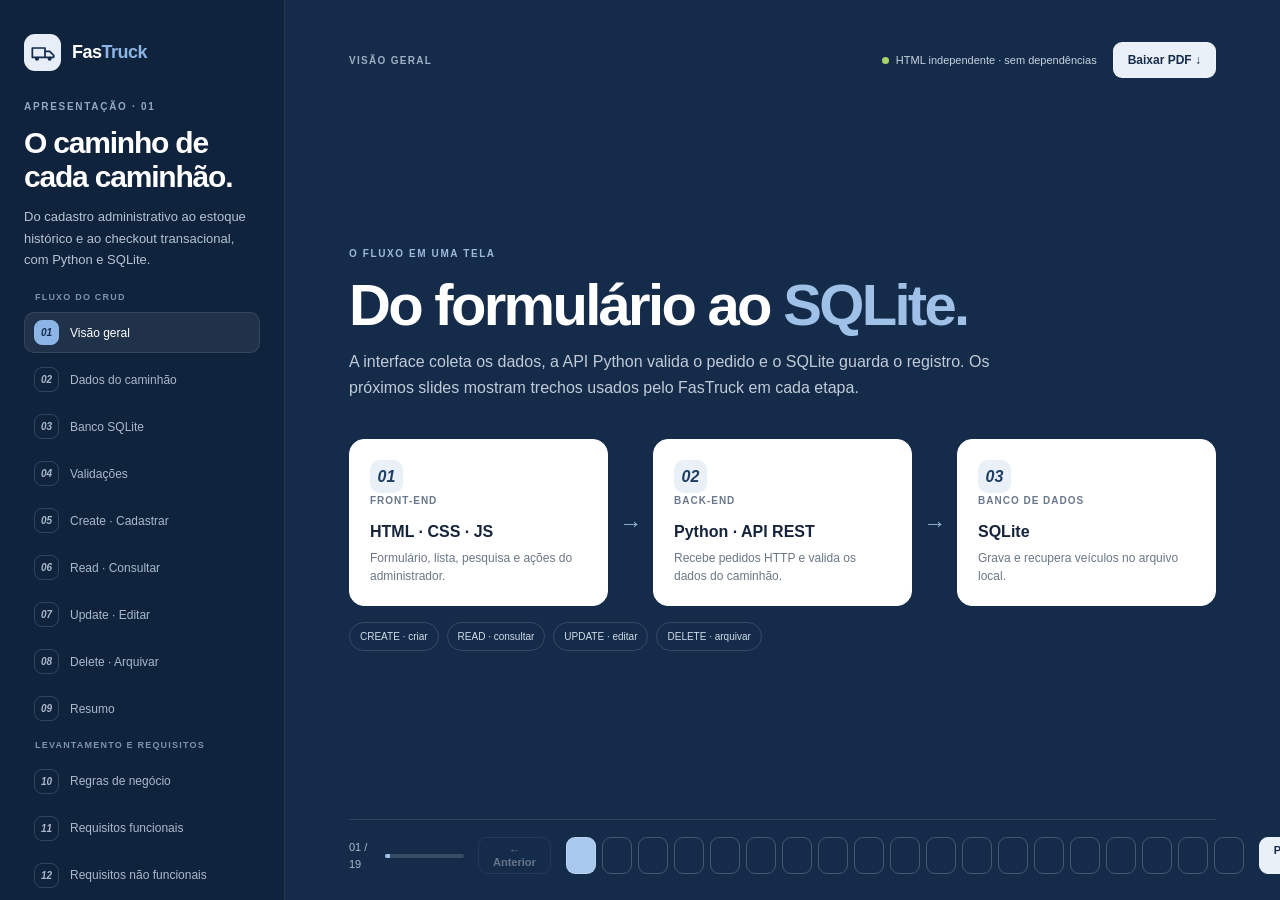
==== commit 15bd6e47: "Implantação do módulo de compra e ajustes" ====
--- a/src/apresentacao/index.html
+++ b/src/apresentacao/index.html
@@ -44,6 +44,7 @@
       .detail-table th{position:static}.detail-table td{padding:8px}
       .db-table-scroll{overflow:visible}.read-table.db-preview{min-width:0}
       .info-grid,.uc-grid{grid-template-columns:1fr 1fr;margin-top:16px}
+      .mini-form{gap:7px;margin-top:10px}.mini-field{height:36px;padding:5px 8px}.fake-button{padding:7px 11px}
     }
   </style>
 </head>
@@ -53,7 +54,7 @@
       <div class="brand"><span class="mark"><svg viewBox="0 0 36 27" fill="none"><path d="M2 6h19v14H2zM21 11h7l6 6v3H21z" stroke="currentColor" stroke-width="2.6" stroke-linejoin="round"/><circle cx="9" cy="22" r="3" fill="currentColor"/><circle cx="28" cy="22" r="3" fill="currentColor"/></svg></span><span>Fas<span>Truck</span></span></div>
       <div class="kicker">Apresentação · 01</div>
       <h1>O caminho de cada caminhão.</h1>
-      <p>Uma visão rápida de como o cadastro passa pela tela, pela API Python e chega ao banco SQLite.</p>
+      <p>Do cadastro administrativo ao estoque histórico e ao checkout transacional, com Python e SQLite.</p>
       <nav class="step-nav" aria-label="Slides">
         <div class="nav-group">
           <div class="nav-group-title">Fluxo do CRUD</div>
@@ -64,7 +65,7 @@
           <button class="step-link" data-slide="4"><i class="step-num">05</i><span>Create · Cadastrar</span></button>
           <button class="step-link" data-slide="5"><i class="step-num">06</i><span>Read · Consultar</span></button>
           <button class="step-link" data-slide="6"><i class="step-num">07</i><span>Update · Editar</span></button>
-          <button class="step-link" data-slide="7"><i class="step-num">08</i><span>Delete · Excluir</span></button>
+          <button class="step-link" data-slide="7"><i class="step-num">08</i><span>Delete · Arquivar</span></button>
           <button class="step-link" data-slide="8"><i class="step-num">09</i><span>Resumo</span></button>
         </div>
         <div class="nav-group">
@@ -76,8 +77,15 @@
           <button class="step-link" data-slide="13"><i class="step-num">14</i><span>Riscos</span></button>
           <button class="step-link" data-slide="14"><i class="step-num">15</i><span>Casos de uso</span></button>
         </div>
+        <div class="nav-group">
+          <div class="nav-group-title">Ciclo de vida e checkout</div>
+          <button class="step-link" data-slide="15"><i class="step-num">16</i><span>Histórico do veículo</span></button>
+          <button class="step-link" data-slide="16"><i class="step-num">17</i><span>Reserva e pagamento</span></button>
+          <button class="step-link" data-slide="17"><i class="step-num">18</i><span>Regras e rastreabilidade</span></button>
+          <button class="step-link" data-slide="18"><i class="step-num">19</i><span>Premissas e casos de uso</span></button>
+        </div>
       </nav>
-      <div class="side-bottom"><b>FasTruck · CRUD de veículos</b><br>Gestão de veículos FasTruck</div>
+      <div class="side-bottom"><b>FasTruck · estoque e checkout</b><br>Histórico do veículo e compra integrada</div>
     </aside>
     <main class="main">
       <div class="topline"><span id="sectionLabel">Visão geral</span><div class="top-actions"><span class="live"><i></i>HTML independente · sem dependências</span><button type="button" class="download-pdf" id="downloadPdf" title="Escolha Salvar como PDF na janela de impressão para baixar todos os slides.">Baixar PDF ↓</button></div></div>
@@ -90,7 +98,7 @@
             <article class="flow-card"><i class="flow-icon">02</i><small>Back-end</small><b>Python · API REST</b><span>Recebe pedidos HTTP e valida os dados do caminhão.</span></article><div class="arrow">→</div>
             <article class="flow-card"><i class="flow-icon">03</i><small>Banco de dados</small><b>SQLite</b><span>Grava e recupera veículos no arquivo local.</span></article>
           </div>
-          <div class="chips"><span class="chip">CREATE · criar</span><span class="chip">READ · consultar</span><span class="chip">UPDATE · editar</span><span class="chip">DELETE · excluir</span></div>
+          <div class="chips"><span class="chip">CREATE · criar</span><span class="chip">READ · consultar</span><span class="chip">UPDATE · editar</span><span class="chip">DELETE · arquivar</span></div>
         </section>
         <section class="slide compact-slide" data-title="Dados do caminhão">
           <div class="slide-label">Dados enviados pelo formulário</div><h2>O que vai em <span>cada cadastro</span></h2>
@@ -127,7 +135,7 @@
     notes TEXT NOT NULL DEFAULT '',
     status TEXT NOT NULL CHECK (status IN ('Disponível', 'Reservado', 'Vendido'))
 )</code></pre></div>
-          <p class="example-note">A placa é única. O banco rejeita preço e quilometragem negativos e limita os valores de status.</p>
+          <p class="example-note">A placa é única. Migrações 006/007 estendem essa tabela com deleted_at/by/reason, reserved_order_id/until e sold_at. As tabelas vehicle_sales e vehicle_events preservam venda e auditoria.</p>
         </section>
         <section class="slide compact-slide" data-title="Validações">
           <div class="slide-label">Regras antes de gravar</div><h2>A API confere <span>os dados</span></h2>
@@ -150,10 +158,7 @@
           <div class="endpoint"><span class="method">POST</span><code>/api/vehicles</code><span>→</span><span>201 Criado</span></div>
           <div class="content-grid"><div class="visual"><div class="visual-head"><span>Novo caminhão</span><em>Exemplo do formulário</em></div><div class="mini-form"><div class="mini-field">Placa *<b>FTK-1A26</b></div><div class="mini-field">Status *<b>Disponível</b></div><div class="mini-field">Marca *<b>Iveco</b></div><div class="mini-field">Modelo *<b>S-Way 480</b></div><div class="mini-field">Ano fab. / modelo *<b>2022 / 2023</b></div><div class="mini-field">Valor anunciado *<b>R$ 625.000</b></div><div class="mini-field full">Personalizações<b>Defletor de ar · rodas de alumínio</b></div></div><span class="fake-button">Cadastrar caminhão →</span></div>
             <aside class="steps"><h3>O que acontece?</h3><ol><li><i>1</i>O navegador envia JSON para a API.</li><li><i>2</i>Python valida e normaliza a placa.</li><li><i>3</i>SQLite grava o veículo com um ID.</li><li><i>4</i>A lista e os indicadores são atualizados.</li></ol></aside></div>
-          <div class="example-panel"><div class="example-head"><span>Gravação em transação · import helper `common.ApiError`</span><span>src/backend/app.py · do_POST()</span></div><pre><code>from common import ApiError
-from db import transaction
-
-vehicle = validate_vehicle(self.read_json())
+          <div class="example-panel"><div class="example-head"><span>Trecho da gravação em transação</span><span>src/backend/app.py · do_POST()</span></div><pre><code>vehicle = validate_vehicle(self.read_json())
 vehicle[&quot;id&quot;] = str(uuid.uuid4())
 with transaction() as conn:
     conn.execute(
@@ -163,7 +168,9 @@
         VALUES (:id, :plate, :brand, :model, :year, :color, :body, :axles,
                 :fuel, :km, :price, :customized, :notes, :status)&quot;&quot;&quot;,
         vehicle,
-    )</code></pre></div>
+    )
+    record_event(conn, vehicle[&quot;id&quot;], &quot;created&quot;,
+                 actor_id=self.require_user(admin=True)[&quot;id&quot;], after=vehicle)</code></pre></div>
         </section>
         <section class="slide" data-title="Read · Consultar">
           <div class="slide-label">02 / Read</div><h2>O estoque fica <span>visível e pesquisável.</span></h2>
@@ -171,12 +178,11 @@
           <div class="endpoint"><span class="method get">GET</span><code>/api/vehicles</code><span>→</span><span>200 OK · lista JSON</span></div>
           <div class="content-grid"><div class="visual"><div class="visual-head"><span>Caminhões cadastrados</span><em>Exemplo da lista</em></div><table class="read-table"><thead><tr><th>Veículo</th><th>Placa</th><th>Status</th><th>Valor</th></tr></thead><tbody><tr><td>Volvo FH 540</td><td>RTA-4C27</td><td><span class="badge">Disponível</span></td><td>R$ 689.900</td></tr><tr><td>Scania R 450</td><td>BZX-8H41</td><td><span class="badge gold">Reservado</span></td><td>R$ 572.000</td></tr><tr><td>Mercedes Actros 2651</td><td>GKM-2D96</td><td><span class="badge">Disponível</span></td><td>R$ 745.000</td></tr></tbody></table></div>
             <aside class="steps"><h3>O painel resume</h3><ol><li><i>↗</i>Total de veículos cadastrados</li><li><i>✓</i>Quantos estão disponíveis</li><li><i>✦</i>Quantos têm personalização</li><li><i>R$</i>Soma dos valores anunciados</li></ol><div class="chips"><span class="chip">Busca por placa</span><span class="chip">Filtro por status</span></div></aside></div>
-          <div class="example-panel"><div class="example-head"><span>Consulta com fechamento explícito da conexão</span><span>src/backend/app.py · do_GET()</span></div><pre><code>from contextlib import closing
-from db import connect_db
-
-with closing(connect_db()) as conn:
-    vehicles = [dict(row) for row in conn.execute(
-        &quot;SELECT * FROM vehicles ORDER BY rowid DESC&quot;
+          <div class="example-panel"><div class="example-head"><span>Consulta dos ativos; deleted/all permitem consultar o histórico</span><span>src/backend/services/inventory.py · handle_request()</span></div><pre><code>with transaction() as conn:
+    _advance_checkout(conn)
+    where = &quot;&quot; if view == &quot;all&quot; else &quot;WHERE deleted_at IS NULL&quot; if view == &quot;active&quot; else &quot;WHERE deleted_at IS NOT NULL&quot;
+    return 200, [_serialize_vehicle(conn, row) for row in conn.execute(
+        f&quot;SELECT * FROM vehicles {where} ORDER BY rowid DESC&quot;
     )]</code></pre></div>
         </section>
         <section class="slide" data-title="Update · Editar">
@@ -196,28 +202,25 @@
         vehicle,
     )</code></pre></div>
         </section>
-        <section class="slide" data-title="Delete · Excluir">
-          <div class="slide-label">04 / Delete</div><h2>Excluir pede <span>confirmação.</span></h2>
-          <p class="lead">O administrador escolhe excluir e confirma a ação. A API bloqueia veículos com proposta ou pedido vinculado; se cancelar, o caminhão permanece no estoque.</p>
-          <div class="endpoint"><span class="method delete">DELETE</span><code>/api/vehicles/{id}</code><span>→</span><span>200 Removido</span></div>
-          <div class="content-grid"><div class="visual"><div class="visual-head"><span>Confirmação de exclusão</span><em>Proteção contra clique acidental</em></div><div class="record"><div class="record-top"><span>Excluir Volvo VM 330?</span><em>MNO-7D82</em></div><p>O caminhão será removido do banco SQLite local.</p><div style="display:flex;gap:8px;justify-content:flex-end;margin-top:14px"><span class="fake-button" style="margin:0;background:#f0f3f7;color:#52647a">Manter veículo</span><span class="fake-button" style="margin:0;background:#b45b52">Excluir</span></div></div></div>
-            <aside class="steps"><h3>Depois da confirmação</h3><ol><li><i>1</i>Python verifica vínculos e apaga pelo ID do registro.</li><li><i>2</i>A lista remove o caminhão.</li><li><i>3</i>Os totais do painel são recalculados.</li><li><i>×</i>Cancelar fecha sem mudar o banco.</li></ol></aside></div>
-          <div class="example-panel"><div class="example-head"><span>Exclusão em transação · pedidos protegidos por `ON DELETE RESTRICT`</span><span>src/backend/app.py · do_DELETE()</span></div><pre><code>from db import transaction
-
-try:
-    with transaction() as conn:
-        if conn.execute("SELECT 1 FROM proposals WHERE vehicle_id=? LIMIT 1", (vehicle_id,)).fetchone():
-            self.send_json(409, {"error": "Caminhão com propostas vinculadas não pode ser excluído."})
-            return
-        cursor = conn.execute("DELETE FROM vehicles WHERE id = ?", (vehicle_id,))
-except sqlite3.IntegrityError:
-    self.send_json(409, {"error": "Há registros vinculados a este caminhão."})
-    return</code></pre></div>
+        <section class="slide" data-title="Delete · Arquivar">
+          <div class="slide-label">04 / Delete lógico</div><h2>Arquivar mantém <span>o histórico.</span></h2>
+          <p class="lead">DELETE marca o veículo como arquivado, registra motivo e autor e mantém a linha, a placa, os vínculos comerciais e a trilha de eventos. Veículo Reservado não pode ser arquivado; Vendido pode.</p>
+          <div class="endpoint"><span class="method delete">DELETE</span><code>/api/vehicles/{id}</code><span>→</span><span>200 Arquivado</span></div>
+          <div class="content-grid"><div class="visual"><div class="visual-head"><span>Estado do registro</span><em>Soft delete · linha continua no SQLite</em></div><div class="record"><div class="record-top"><span>Volvo VM 330 · Arquivado</span><em>MNO-7D82</em></div><p>deleted_at, deleted_by e deleted_reason ficam preservados. A placa continua única.</p><div style="display:flex;gap:8px;justify-content:flex-end;margin-top:14px"><span class="fake-button" style="margin:0;background:#f0f3f7;color:#52647a">Ativos</span><span class="fake-button" style="margin:0">Arquivados</span></div></div></div>
+            <aside class="steps"><h3>Depois de arquivar</h3><ol><li><i>1</i>API confirma que não há reserva ativa.</li><li><i>2</i>Atualiza os campos de exclusão lógica.</li><li><i>3</i>Grava evento com estado anterior e novo.</li><li><i>4</i>GET detail continua mostrando venda e eventos.</li></ol></aside></div>
+          <div class="example-panel"><div class="example-head"><span>Atualização condicional · sem DELETE SQL</span><span>src/backend/services/inventory.py · handle_request()</span></div><pre><code>now = utc_now()
+conn.execute(
+    "UPDATE vehicles SET deleted_at=?,deleted_by=?,deleted_reason=? "
+    "WHERE id=? AND deleted_at IS NULL",
+    (now, user.get("id"), reason, vehicle_id),
+)
+record_event(conn, vehicle_id, "deleted", user.get("id"),
+             reason=reason, before=before, after=after)</code></pre></div>
         </section>
         <section class="slide" data-title="Resumo">
           <div class="slide-label">Resumo do percurso</div><h2>Quatro ações. <span>Um estoque organizado.</span></h2>
           <p class="lead">O CRUD cobre o ciclo básico de vida do cadastro de um veículo, com validação no servidor e persistência local em SQLite.</p>
-          <div class="flow summary-flow"><article class="flow-card"><i class="flow-icon" style="background:#eaf3df;color:#55782d">C</i><small>Create</small><b>Cadastrar</b><span>POST cria um veículo.</span></article><div class="arrow">→</div><article class="flow-card"><i class="flow-icon" style="background:#eaf0f7;color:#315b88">R</i><small>Read</small><b>Consultar</b><span>GET apresenta o estoque.</span></article><div class="arrow">→</div><article class="flow-card"><i class="flow-icon" style="background:#fff4dc;color:#987126">U</i><small>Update</small><b>Editar</b><span>PUT altera os dados.</span></article><div class="arrow">→</div><article class="flow-card"><i class="flow-icon" style="background:#fff0ed;color:#a34e45">D</i><small>Delete</small><b>Excluir</b><span>DELETE remove o veículo.</span></article></div>
+          <div class="flow summary-flow"><article class="flow-card"><i class="flow-icon" style="background:#eaf3df;color:#55782d">C</i><small>Create</small><b>Cadastrar</b><span>POST cria e registra evento.</span></article><div class="arrow">→</div><article class="flow-card"><i class="flow-icon" style="background:#eaf0f7;color:#315b88">R</i><small>Read</small><b>Consultar</b><span>GET traz ativos, histórico e venda.</span></article><div class="arrow">→</div><article class="flow-card"><i class="flow-icon" style="background:#fff4dc;color:#987126">U</i><small>Update</small><b>Editar</b><span>PUT registra mudança.</span></article><div class="arrow">→</div><article class="flow-card"><i class="flow-icon" style="background:#fff0ed;color:#a34e45">D</i><small>Delete</small><b>Arquivar</b><span>DELETE preserva a linha.</span></article></div>
           <div class="content-grid"><div class="visual"><div class="visual-head"><span>Tabela vehicles</span><em>Alguns registros do SQLite</em></div><div class="db-table-scroll"><table class="read-table db-preview"><thead><tr><th>Placa</th><th>Marca / modelo</th><th>Ano</th><th>Status</th><th>Preço</th></tr></thead><tbody><tr><td>RTA-4C27</td><td>Volvo FH 540</td><td>2022 / 2023</td><td><span class="badge">Disponível</span></td><td>R$ 689.900</td></tr><tr><td>BZX-8H41</td><td>Scania R 450</td><td>2021 / 2022</td><td><span class="badge gold">Reservado</span></td><td>R$ 572.000</td></tr><tr><td>HJK-5A14</td><td>Iveco S-Way 480</td><td>2022 / 2023</td><td><span class="badge">Disponível</span></td><td>R$ 625.000</td></tr></tbody></table></div></div><aside class="steps"><h3>Operações disponíveis</h3><ol><li><i>1</i>Abra o painel e cadastre um caminhão.</li><li><i>2</i>Pesquise e filtre os veículos.</li><li><i>3</i>Edite uma personalização.</li><li><i>4</i>Exclua com confirmação.</li></ol></aside></div>
         </section>
         <section class="slide" data-title="Regras de negócio">
@@ -231,9 +234,9 @@
             <tr><td>RN05</td><td>Quilometragem e valor não podem ser negativos.</td></tr>
             <tr><td>RN06</td><td>Personalização é “sim” ou “não”; observações são opcionais.</td></tr>
             <tr><td>RN07</td><td>Editar mantém o ID e revalida os dados e a unicidade da placa.</td></tr>
-            <tr><td>RN08</td><td>Excluir exige confirmação e não é permitido se houver proposta ou pedido vinculado.</td></tr>
-            <tr><td>RN09</td><td>O indicador de valor soma todos os veículos, qualquer que seja o status.</td></tr>
-            <tr><td>RN10</td><td>Os dados de exemplo são inseridos uma vez; excluí-los não os recria.</td></tr>
+            <tr><td>RN08</td><td>DELETE arquiva; não apaga linha nem vínculos. Reserva ativa bloqueia arquivamento.</td></tr>
+            <tr><td>RN09</td><td>Contagem ativa inclui não arquivados, inclusive Vendidos; soma de preço exclui Vendidos. Busca/filtros não mudam indicadores.</td></tr>
+            <tr><td>RN10</td><td>Os dados de exemplo são inseridos uma vez; arquivá-los não os recria.</td></tr>
           </tbody></table></div>
         </section>
         <section class="slide" data-title="Requisitos funcionais">
@@ -244,12 +247,13 @@
             <tr><td>RF02</td><td>Registrar carroceria, tração, combustível, quilometragem e personalização.</td></tr>
             <tr><td>RF03</td><td>Listar veículos com seus principais dados e status.</td></tr>
             <tr><td>RF04</td><td>Editar os dados de um veículo existente.</td></tr>
-            <tr><td>RF05</td><td>Confirmar exclusão; bloquear se houver proposta ou pedido vinculado.</td></tr>
+            <tr><td>RF05</td><td>Arquivar logicamente com autor, data e motivo; bloquear veículo Reservado.</td></tr>
             <tr><td>RF06</td><td>Pesquisar por placa, marca ou modelo e filtrar pelo status.</td></tr>
             <tr><td>RF07</td><td>Mostrar total, disponíveis, personalizados e valor anunciado somado.</td></tr>
             <tr><td>RF08</td><td>Persistir e recuperar cadastros no banco SQLite pela API Python.</td></tr>
             <tr><td>RF09</td><td>Exibir mensagens de sucesso ou erro nas operações do CRUD.</td></tr>
-            <tr><td>RF10</td><td>Oferecer endpoints HTTP para listar, criar, atualizar e excluir veículos.</td></tr><tr><td>RF11</td><td>Restringir painel e rotas administrativas a usuário autenticado com perfil admin.</td></tr>
+            <tr><td>RF10</td><td>Oferecer endpoints HTTP para listar, criar, atualizar e arquivar veículos.</td></tr><tr><td>RF11</td><td>Restringir painel e rotas administrativas a usuário autenticado com perfil admin.</td></tr>
+            <tr><td>RF12</td><td>Consultar ativos/arquivados/todos e detalhe com eventos e venda.</td></tr><tr><td>RF13</td><td>Vender caminhão manualmente para empresa ativa, registrando venda, status e evento.</td></tr>
           </tbody></table></div>
         </section>
         <section class="slide" data-title="Requisitos não funcionais">
@@ -269,8 +273,8 @@
           <div class="slide-label">Contexto de uso</div><h2>O que assumimos <span>e o que fica fora.</span></h2>
           <p class="lead">O módulo FasTruck permite cadastrar e gerenciar veículos, com dados persistidos no banco SQLite.</p>
           <div class="info-grid">
-            <article class="info-card"><h3>Premissas</h3><ul><li>Uma pessoa usa o sistema no computador local.</li><li>O painel é aberto pelo servidor Python, não como arquivo HTML.</li><li>O banco é `data/fasttruck.db`.</li><li>A inicialização cria 13 veículos de demonstração; a exclusão é bloqueada quando propostas ou pedidos dependem deles.</li><li>Personalizações são declaradas pelo administrador, sem verificação externa.</li></ul></article>
-            <article class="info-card"><h3>Restrições</h3><ul><li>A administração exige conta autenticada com perfil admin em /admin; as credenciais iniciais ficam em `data/.admin-access`. A loja pública tem acesso separado.</li><li>Migrações fazem backup automático antes de alterar uma base existente; cópias periódicas para recuperação geral são manuais.</li><li>Sem consulta oficial de placa ou documentação.</li><li>A loja pública permite consultar o catálogo e registrar pedidos; pagamentos são exclusivamente simulados, sem cobrança real.</li><li>Servidor de desenvolvimento local; não configurado para produção.</li></ul></article>
+            <article class="info-card"><h3>Premissas</h3><ul><li>Uma pessoa usa o sistema no computador local.</li><li>O painel é aberto pelo servidor Python, não como arquivo HTML.</li><li>O banco é `data/fasttruck.db`.</li><li>O veículo vendido/arquivado continua em histórico; placa não pode ser reutilizada.</li><li>Personalizações são declaradas pelo administrador, sem verificação externa.</li></ul></article>
+            <article class="info-card"><h3>Restrições</h3><ul><li>A administração exige conta autenticada com perfil admin; as credenciais iniciais ficam em `data/.admin-access`. A loja tem acesso separado.</li><li>Migrações fazem backup automático antes de alterar a base; cópias periódicas são manuais.</li><li>Sem consulta oficial de placa ou integração bancária externa; nenhum PAN ou CVV é coletado.</li><li>A reserva de 15 minutos pertence ao pedido criado no checkout.</li><li>Servidor local, não configurado para produção.</li></ul></article>
           </div>
         </section>
         <section class="slide" data-title="Riscos">
@@ -278,7 +282,7 @@
           <p class="lead">Cada risco tem uma resposta dentro do escopo atual ou um limite claramente comunicado.</p>
           <div class="detail-table-wrap"><table class="detail-table"><thead><tr><th>Risco</th><th>Resposta nesta etapa</th></tr></thead><tbody>
             <tr><td>Perder ou danificar o arquivo SQLite</td><td>Migrações salvam cópia automática antes da mudança; manter cópias periódicas manuais de `data/fasttruck.db` para recuperação geral.</td></tr>
-            <tr><td>Excluir veículo usado em proposta ou pedido</td><td>A API bloqueia propostas e a chave estrangeira SQLite `ON DELETE RESTRICT` protege pedidos.</td></tr><tr><td>Placa repetida com escrita diferente</td><td>Normalizar e validar a placa; banco também impede duplicidade.</td></tr>
+            <tr><td>Perder histórico ao excluir veículo</td><td>Soft delete mantém linha, placa, vínculos, vendas e eventos; remoção física segue restrita por FK.</td></tr><tr><td>Conflito de checkout</td><td>Reserva de 15 min e venda transacional validam o pedido que possui a reserva.</td></tr><tr><td>Placa repetida com escrita diferente</td><td>Normalizar e validar a placa; banco também impede duplicidade.</td></tr>
             <tr><td>Servidor parado ou banco indisponível</td><td>Interface informa falha de conexão e orienta a iniciar o Python.</td></tr>
             <tr><td>Características ou personalização incorretas</td><td>Informações são declaradas pelo administrador e não verificadas.</td></tr>
             <tr><td>Expor o servidor local na rede</td><td>Executar em `127.0.0.1`; o servidor está configurado para uso local.</td></tr>
@@ -291,12 +295,66 @@
             <article class="uc-card"><h3>UC01 · Cadastrar caminhão</h3><p><b>Pré:</b> administrador autenticado em /admin, servidor iniciado e banco acessível.<br><b>Fluxo:</b> preencher dados → enviar → API valida → SQLite grava → lista e indicadores atualizam.<br><b>Alternativas:</b> placa inválida ou repetida e falha de gravação mostram erro.</p></article>
             <article class="uc-card"><h3>UC02 · Consultar estoque</h3><p><b>Pré:</b> administrador autenticado em /admin.<br><b>Fluxo:</b> abrir painel → carregar lista do banco → pesquisar placa, marca ou modelo → filtrar status.<br><b>Resultado:</b> lista filtrada; indicadores continuam mostrando o total do estoque.</p></article>
             <article class="uc-card"><h3>UC03 · Editar caminhão</h3><p><b>Pré:</b> administrador autenticado e veículo cadastrado.<br><b>Fluxo:</b> abrir edição → alterar campos → revalidar → atualizar a mesma linha e atualizar a tela.<br><b>Alternativa:</b> duplicidade de placa ou erro de conexão não confirma a edição.</p></article>
-            <article class="uc-card"><h3>UC04 · Excluir caminhão</h3><p><b>Pré:</b> administrador autenticado e veículo cadastrado.<br><b>Fluxo:</b> solicitar exclusão → confirmar → API verifica propostas e pedidos → sem vínculos, remove do SQLite → lista e indicadores atualizam.<br><b>Alternativa:</b> cancelar, clicar fora ou pressionar Esc mantém o registro; proposta ou pedido vinculado bloqueia a exclusão.</p></article>
-          </div>
-        </section>
-        
+            <article class="uc-card"><h3>UC04 · Arquivar caminhão</h3><p><b>Pré:</b> administrador autenticado e veículo não Reservado.<br><b>Fluxo:</b> informar motivo → API registra deleted_at/by/reason e evento → veículo deixa ativos, mas continua em histórico.<br><b>Alternativa:</b> reserva ativa bloqueia; linha e placa nunca são removidas.</p></article>
+          </div>
+        </section>
+        <section class="slide" data-title="Histórico do veículo">
+          <div class="slide-label">Ciclo de vida · administração</div><h2>Um veículo reúne <span>seu histórico.</span></h2>
+          <p class="lead">O estoque diferencia disponibilidade, reserva, venda e arquivamento. O detalhe administrativo inclui eventos e venda mesmo quando o veículo está arquivado.</p>
+          <div class="endpoint"><span class="method">GET</span><code>/api/vehicles?view=active|deleted|all</code><span>·</span><span>GET /api/vehicles/{id}</span></div>
+          <div class="detail-table-wrap"><table class="detail-table"><thead><tr><th>Etapa</th><th>Registro</th><th>Rastreabilidade</th></tr></thead><tbody>
+            <tr><td>Cadastro / edição</td><td>vehicles + vehicle_events</td><td>created / updated, autor e snapshots.</td></tr>
+            <tr><td>Reserva / liberação</td><td>reserved_order_id + reserved_until</td><td>Evento vinculado ao pedido proprietário.</td></tr>
+            <tr><td>Venda</td><td>vehicle_sales + status Vendido + sold_at</td><td>Evento sold e pedido, na mesma transação.</td></tr>
+            <tr><td>Arquivamento</td><td>deleted_at / deleted_by / deleted_reason</td><td>Soft delete; placa e vínculos permanecem.</td></tr>
+          </tbody></table></div>
+          <div class="example-panel"><div class="example-head"><span>Inserção no histórico · função compartilhada</span><span>src/backend/services/inventory.py · record_event()</span></div><pre><code>conn.execute(
+    "INSERT INTO vehicle_events(id,vehicle_id,action,actor_id,order_id,"
+    "reason,before_json,after_json,created_at) VALUES(?,?,?,?,?,?,?,?,?)",
+    (str(uuid.uuid4()), vehicle_id, action, actor_id, order_id, reason,
+     json.dumps(before) if before is not None else None,
+     json.dumps(after) if after is not None else None, utc_now()),
+)</code></pre></div>
+        </section>
+        <section class="slide" data-title="Reserva e pagamento">
+          <div class="slide-label">Checkout · pedido e pagamento integrados</div><h2>Reserva, confirma e <span>registra a venda.</span></h2>
+          <p class="lead">Pedido novo reserva caminhão por 15 minutos. O cliente escolhe cartão, Pix ou boleto. Aprovação, venda e transição para Vendido ocorrem na mesma transação.</p>
+          <div class="flow summary-flow"><article class="flow-card"><i class="flow-icon">01</i><small>15 min</small><b>Reserva</b><span>Veículo pertence a um único pedido.</span></article><div class="arrow">→</div><article class="flow-card"><i class="flow-icon">02</i><small>Automático</small><b>Cartão</b><span>Processa aprovação ou recusa.</span></article><div class="arrow">→</div><article class="flow-card"><i class="flow-icon">03</i><small>Automático</small><b>Pix</b><span>Confirma após o processamento.</span></article><div class="arrow">→</div><article class="flow-card"><i class="flow-icon">04</i><small>Automático</small><b>Boleto</b><span>Compensa sem ação administrativa.</span></article></div>
+          <div class="content-grid"><div class="info-card"><h3>Estados de checkout</h3><ul><li>Pedido: Aguardando pagamento → Pagamento aprovado ou Cancelado.</li><li>Pagamento: Pendente / Processando → Aprovado, Recusado ou Cancelado.</li><li>Expiração e cancelamento liberam apenas a reserva dona.</li><li>O administrador acompanha o resultado sem precisar aprová-lo.</li></ul></div><div class="example-panel"><div class="example-head"><span>Venda de checkout · helper compartilhado</span><span>src/backend/services/shop_orders.py</span></div><pre><code>complete_sale(
+    conn, order["vehicle_id"], order["customer_id"],
+    payment["amount_cents"], order_id=order["id"],
+    idempotency_key=payment["idempotency_key"], channel="shop",
+)
+conn.execute(
+    "UPDATE checkout_payments SET status='Aprovado',approved_at=?,updated_at=? WHERE id=?",
+    (now, now, payment["id"]),
+)
+conn.execute(
+    "UPDATE shop_orders SET status='Pagamento aprovado',updated_at=? WHERE id=?",
+    (now, order["id"]),
+)</code></pre></div></div>
+          <p class="example-note">O resultado é calculado pelo servidor. A aplicação local não integra adquirente ou banco e não coleta PAN, CVV ou credenciais bancárias.</p>
+        </section>
+        <section class="slide" data-title="Regras e rastreabilidade">
+          <div class="slide-label">Requisitos integrados · RF / RN / RNF</div><h2>Regras de negócio <span>com rastreabilidade.</span></h2>
+          <div class="detail-table-wrap"><table class="detail-table"><thead><tr><th>Requisito</th><th>Regra / controle</th><th>Uso principal</th></tr></thead><tbody>
+            <tr><td>RF12 / RN08</td><td>GET filtra active/deleted/all; DELETE arquiva sem apagar e bloqueia Reservado.</td><td>UC04–UC05 · API admin</td></tr>
+            <tr><td>RF13 / RN15</td><td>Venda, Vendido, sold_at e evento são atômicos.</td><td>Venda admin / checkout</td></tr>
+            <tr><td>LOJ-RF19 / RN15</td><td>Reserva condicional de 15 min; expiração libera somente pedido dono.</td><td>LOJ-UC03, LOJ-UC05</td></tr>
+            <tr><td>LOJ-RF09–12 / RN13–14</td><td>Cartão, Pix e boleto avançam automaticamente; recusa permite nova tentativa elegível.</td><td>LOJ-UC04</td></tr>
+            <tr><td>LOJ-RN20 / RNF06</td><td>Pagamento e venda usam a mesma transação SQLite.</td><td>LOJ-UC04 · integridade</td></tr>
+            <tr><td>RNF05 / RNF06</td><td>Dados locais e validações no servidor; eventos transacionais.</td><td>Todos os casos</td></tr>
+          </tbody></table></div>
+          <p class="example-note">A documentação define critérios e comportamento alvo; resultados de validação são registrados separadamente após execução.</p>
+        </section>
+        <section class="slide" data-title="Premissas e casos de uso">
+          <div class="slide-label">Premissas, restrições e riscos</div><h2>Checkout local com <span>limites explícitos.</span></h2>
+          <div class="info-grid"><article class="info-card"><h3>Premissas</h3><ul><li>Empresa de checkout ativa e veículo disponível.</li><li>Relógio e datas guardados em UTC.</li><li>O servidor controla valor e resultado do pagamento.</li><li>Pedido aprovado registra a venda no estoque.</li><li>Venda administrativa pode finalizar Reservado sem pedido dono.</li></ul></article><article class="info-card"><h3>Restrições e riscos</h3><ul><li>Sem integração bancária, PAN/CVV, entrega, frete ou produção pública.</li><li>Expiração libera somente a reserva que pertence ao pedido.</li><li>Conflito entre pedidos bloqueia o segundo checkout.</li><li>Backup pré-migração não substitui cópia operacional.</li></ul></article></div>
+          <div class="uc-grid"><article class="uc-card"><h3>UC05 · Consulta histórica</h3><p><b>Ator:</b> admin.<br><b>Fluxo:</b> filtra ativos/arquivados → abre detalhe → consulta eventos e venda.</p></article><article class="uc-card"><h3>UC06 · Venda administrativa</h3><p><b>Ator:</b> admin.<br><b>Fluxo:</b> escolhe empresa ativa → registra valor/notas → grava venda e evento atomicamente.</p></article><article class="uc-card"><h3>LOJ-UC03/04 · Checkout</h3><p><b>Ator:</b> cliente.<br><b>Fluxo:</b> cria pedido → reserva 15 min → escolhe pagamento → venda e Vendido na aprovação.</p></article><article class="uc-card"><h3>Falha / expiração</h3><p><b>Regra:</b> reserva expirada cancela tentativas pendentes e libera somente o veículo do pedido correspondente.</p></article></div>
+        </section>
+
       </div>
-      <footer class="bottom"><div class="progress"><span id="pageCount">01 / 15</span><span class="bar"><i id="progressBar" style="width:6.67%"></i></span></div><div class="controls"><button id="previous" disabled>← Anterior</button><div class="dots" id="dots" aria-label="Ir para slide"></div><button class="next" id="next">Próximo →</button></div></footer>
+      <footer class="bottom"><div class="progress"><span id="pageCount">01 / 19</span><span class="bar"><i id="progressBar" style="width:5.26%"></i></span></div><div class="controls"><button id="previous" disabled>← Anterior</button><div class="dots" id="dots" aria-label="Ir para slide"></div><button class="next" id="next">Próximo →</button></div></footer>
     </main>
   </div>
   <script>
@@ -305,8 +363,3 @@
   </script>
 </body>
 </html>
-
-
-
-
-
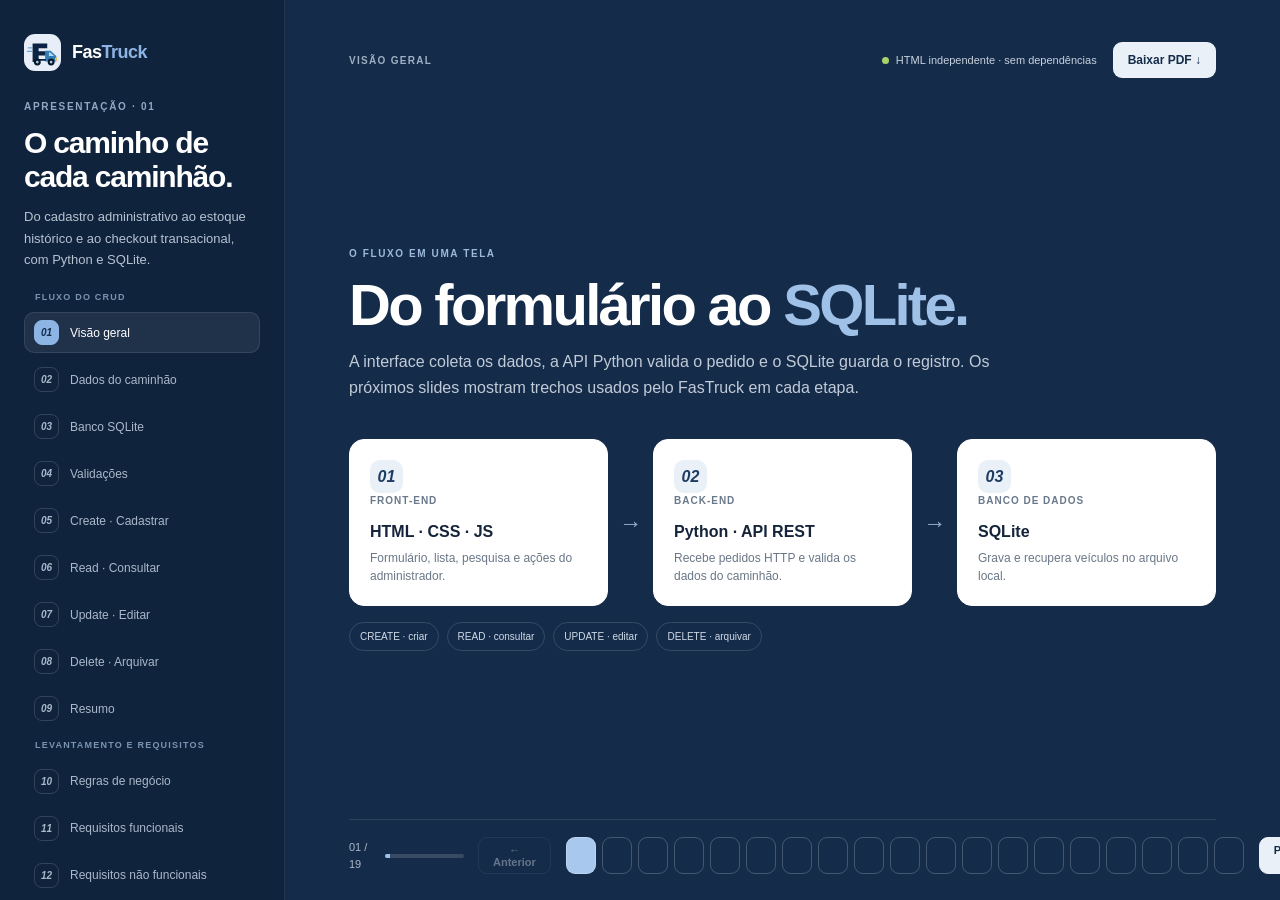
==== commit 9337b79a: "Ajuste na logo" ====
--- a/src/apresentacao/index.html
+++ b/src/apresentacao/index.html
@@ -47,11 +47,12 @@
       .mini-form{gap:7px;margin-top:10px}.mini-field{height:36px;padding:5px 8px}.fake-button{padding:7px 11px}
     }
   </style>
+  <style>.mark img{display:block;width:31px;height:28px}</style>
 </head>
 <body>
   <div class="shell">
     <aside class="side">
-      <div class="brand"><span class="mark"><svg viewBox="0 0 36 27" fill="none"><path d="M2 6h19v14H2zM21 11h7l6 6v3H21z" stroke="currentColor" stroke-width="2.6" stroke-linejoin="round"/><circle cx="9" cy="22" r="3" fill="currentColor"/><circle cx="28" cy="22" r="3" fill="currentColor"/></svg></span><span>Fas<span>Truck</span></span></div>
+      <div class="brand"><span class="mark"><img src="assets/fastruck-mark.svg" alt=""></span><span>Fas<span>Truck</span></span></div>
       <div class="kicker">Apresentação · 01</div>
       <h1>O caminho de cada caminhão.</h1>
       <p>Do cadastro administrativo ao estoque histórico e ao checkout transacional, com Python e SQLite.</p>
